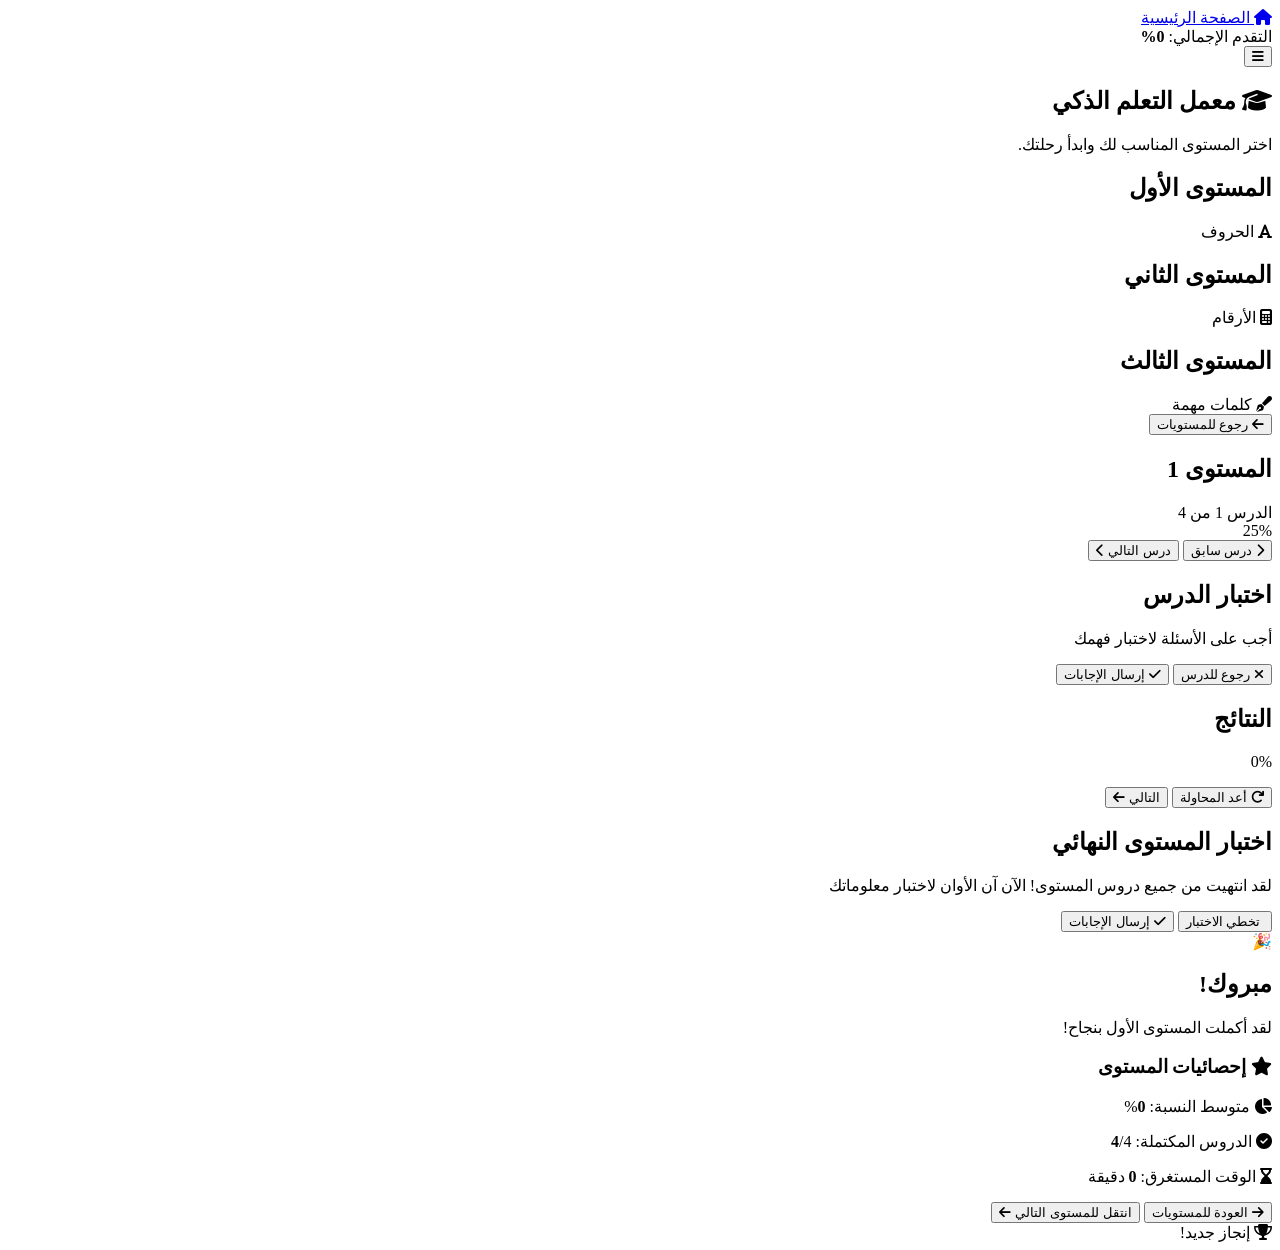
==== learning-lab.html @ f3035704 "Add files via upload" ====
<!DOCTYPE html>
<html lang="ar" dir="rtl">
<head>
    <meta charset="UTF-8">
    <meta name="viewport" content="width=device-width, initial-scale=1.0">
    <meta name="description" content="معمل التعلم الذكي - منصة تعليمية تفاعلية">
    <meta name="theme-color" content="#6366F1">
    <title>معمل التعلم - Learning Lab</title>
    
    <!-- Stylesheets -->
    <link rel="stylesheet" href="https://cdnjs.cloudflare.com/ajax/libs/font-awesome/6.4.0/css/all.min.css">
    <link rel="stylesheet" href="learning-lab-style.css">
</head>
<body class="learning-body">
    <!-- Header/Navbar -->
    <header class="navbar">
        <div class="navbar-container">
            <a href="index.html" class="navbar-brand">
                <i class="fas fa-home"></i>
                <span>الصفحة الرئيسية</span>
            </a>
            
            <div class="progress-overview">
                <span class="progress-label" id="overall-progress-text">
                    التقدم الإجمالي: <strong>0%</strong>
                </span>
                <div class="mini-progress-bar">
                    <div id="mini-progress-fill" class="mini-progress-fill"></div>
                </div>
            </div>

            <button class="navbar-menu-toggle" id="menuToggle" aria-label="القائمة">
                <i class="fas fa-bars"></i>
            </button>
        </div>
    </header>

    <main class="container">
        <!-- Level Selection View (فارغة تبدأ من الصفر) -->
        <section id="level-selection" class="section active">
            <div class="section-header">
                <h1 class="section-title">
                    <i class="fas fa-graduation-cap"></i>
                    معمل التعلم الذكي
                </h1>
                <p class="section-subtitle">اختر المستوى المناسب لك وابدأ رحلتك.</p>
            </div>
            <div class="levels-grid">
                <!-- Level 1 Card -->
                <div class="level-card" data-level="1">
                    <div class="level-header">
                        <h2 class="level-title">المستوى الأول</h2>
                        <span class="level-badge">
                            <i class="fas fa-font"></i>
                            الحروف
                        </span>
                    </div>
                    <!-- محتوى المستوى فارغ -->
                </div>
                <!-- Level 2 Card -->
                <div class="level-card" data-level="2">
                    <div class="level-header">
                        <h2 class="level-title">المستوى الثاني</h2>
                        <span class="level-badge">
                            <i class="fas fa-calculator"></i>
                            الأرقام
                        </span>
                    </div>
                    <!-- محتوى المستوى فارغ -->
                </div>
                <!-- Level 3 Card -->
                <div class="level-card" data-level="3">
                    <div class="level-header">
                        <h2 class="level-title">المستوى الثالث</h2>
                        <span class="level-badge">
                            <i class="fas fa-pen-fancy"></i>
                            كلمات مهمة
                        </span>
                    </div>
                    <!-- محتوى المستوى فارغ -->
                </div>
            </div>
        </section>

        <!-- Lesson View -->
        <section id="lesson-view" class="section hidden">
            <div class="lesson-header">
                <button class="btn btn-back" onclick="backToLevels()" aria-label="رجوع">
                    <i class="fas fa-arrow-left"></i>
                    <span>رجوع للمستويات</span>
                </button>

                <div class="lesson-info">
                    <h2 id="current-level-title" class="lesson-title">المستوى 1</h2>
                    <span id="lesson-counter" class="lesson-counter">الدرس 1 من 4</span>
                </div>
            </div>

            <div class="lesson-progress">
                <div class="progress-bar-large">
                    <div id="lesson-progress-fill" class="progress-fill"></div>
                </div>
                <span id="lesson-progress-text" class="progress-text">25%</span>
            </div>

            <!-- Content Area -->
            <div id="content-area" class="content-box">
                <div id="lesson-content" class="lesson-content" role="main"></div>
            </div>

            <!-- Lesson Navigation -->
            <div class="lesson-nav">
                <button id="prev-btn" class="btn btn-secondary" onclick="previousLesson()" aria-label="درس سابق">
                    <i class="fas fa-chevron-right"></i>
                    <span>درس سابق</span>
                </button>
                <button id="next-btn" class="btn btn-primary" onclick="nextLesson()" aria-label="درس التالي">
                    <span>درس التالي</span>
                    <i class="fas fa-chevron-left"></i>
                </button>
            </div>
        </section>

        <!-- Quiz View -->
        <section id="quiz-view" class="section hidden">
            <div class="quiz-header">
                <h2 id="quiz-title" class="quiz-title">اختبار الدرس</h2>
                <p id="quiz-subtitle" class="quiz-subtitle">أجب على الأسئلة لاختبار فهمك</p>
            </div>

            <div id="quiz-questions" class="quiz-container" role="form"></div>

            <div class="quiz-actions">
                <button class="btn btn-secondary" onclick="returnToLesson()">
                    <i class="fas fa-times"></i>
                    <span>رجوع للدرس</span>
                </button>
                <button class="btn btn-primary" onclick="submitQuiz()">
                    <i class="fas fa-check"></i>
                    <span>إرسال الإجابات</span>
                </button>
            </div>
        </section>

        <!-- Results View -->
        <section id="results-view" class="section hidden">
            <div class="results-container">
                <div class="results-header">
                    <h2 id="results-title" class="results-title">النتائج</h2>
                    <div id="score-circle" class="score-circle">
                        <span class="score-percentage" id="score-percentage">0%</span>
                    </div>
                </div>

                <div class="results-content">
                    <p id="results-message" class="results-message"></p>
                    <div id="results-details" class="results-details" role="complementary"></div>
                </div>

                <div class="results-actions">
                    <button class="btn btn-secondary" onclick="retakeQuiz()">
                        <i class="fas fa-redo"></i>
                        <span>أعد المحاولة</span>
                    </button>
                    <button id="next-lesson-btn" class="btn btn-primary" onclick="proceedToNextLessonOrLevel()">
                        <span>التالي</span>
                        <i class="fas fa-arrow-left"></i>
                    </button>
                </div>
            </div>
        </section>

        <!-- Level Quiz View -->
        <section id="level-quiz-view" class="section hidden">
            <div class="quiz-header">
                <h2 id="level-quiz-title" class="quiz-title">اختبار المستوى النهائي</h2>
                <p id="level-quiz-subtitle" class="quiz-subtitle">
                    لقد انتهيت من جميع دروس المستوى! الآن آن الأوان لاختبار معلوماتك
                </p>
            </div>

            <div id="level-quiz-questions" class="quiz-container" role="form"></div>

            <div class="quiz-actions">
                <button class="btn btn-secondary" onclick="skipLevelQuiz()">
                    <i class="fas fa-skip-forward"></i>
                    <span>تخطي الاختبار</span>
                </button>
                <button class="btn btn-primary" onclick="submitLevelQuiz()">
                    <i class="fas fa-check"></i>
                    <span>إرسال الإجابات</span>
                </button>
            </div>
        </section>

        <!-- Level Complete View -->
        <section id="level-complete-view" class="section hidden">
            <div class="complete-container">
                <div class="celebration">
                    <div class="celebration-emoji">🎉</div>
                    <h1 class="celebration-title">مبروك!</h1>
                    <p id="level-complete-message" class="celebration-message">
                        لقد أكملت المستوى الأول بنجاح!
                    </p>
                </div>

                <div class="achievement">
                    <div class="achievement-box">
                        <h3 class="achievement-title">
                            <i class="fas fa-star"></i>
                            إحصائيات المستوى
                        </h3>
                        <div class="achievement-stats">
                            <p>
                                <i class="fas fa-chart-pie"></i>
                                <span>متوسط النسبة: <strong id="level-avg-score">0</strong>%</span>
                            </p>
                            <p>
                                <i class="fas fa-check-circle"></i>
                                <span>الدروس المكتملة: <strong id="level-lessons-completed">4</strong>/4</span>
                            </p>
                            <p>
                                <i class="fas fa-hourglass-end"></i>
                                <span>الوقت المستغرق: <strong id="level-time-spent">0</strong> دقيقة</span>
                            </p>
                        </div>
                    </div>
                </div>

                <div class="completion-actions">
                    <button class="btn btn-secondary" onclick="backToLevels()">
                        <i class="fas fa-arrow-right"></i>
                        <span>العودة للمستويات</span>
                    </button>
                    <button id="unlock-next-level" class="btn btn-primary" onclick="unlockNextLevel()">
                        <span>انتقل للمستوى التالي</span>
                        <i class="fas fa-arrow-left"></i>
                    </button>
                </div>
            </div>
        </section>
    </main>

    <!-- Achievement Toast Notification -->
    <div id="achievement-toast" class="achievement-toast hidden" role="alert" aria-live="polite">
        <i class="fas fa-trophy"></i>
        <span id="toast-message">إنجاز جديد!</span>
    </div>

    <!-- Scripts -->
    <script src="learning-lab-script.js"></script>
    
    <!-- Floating Chat Widget -->
    <link rel="stylesheet" href="../chat-widget-style.css">
    <script src="../chat-widget-script.js"></script>
</body>
</html>
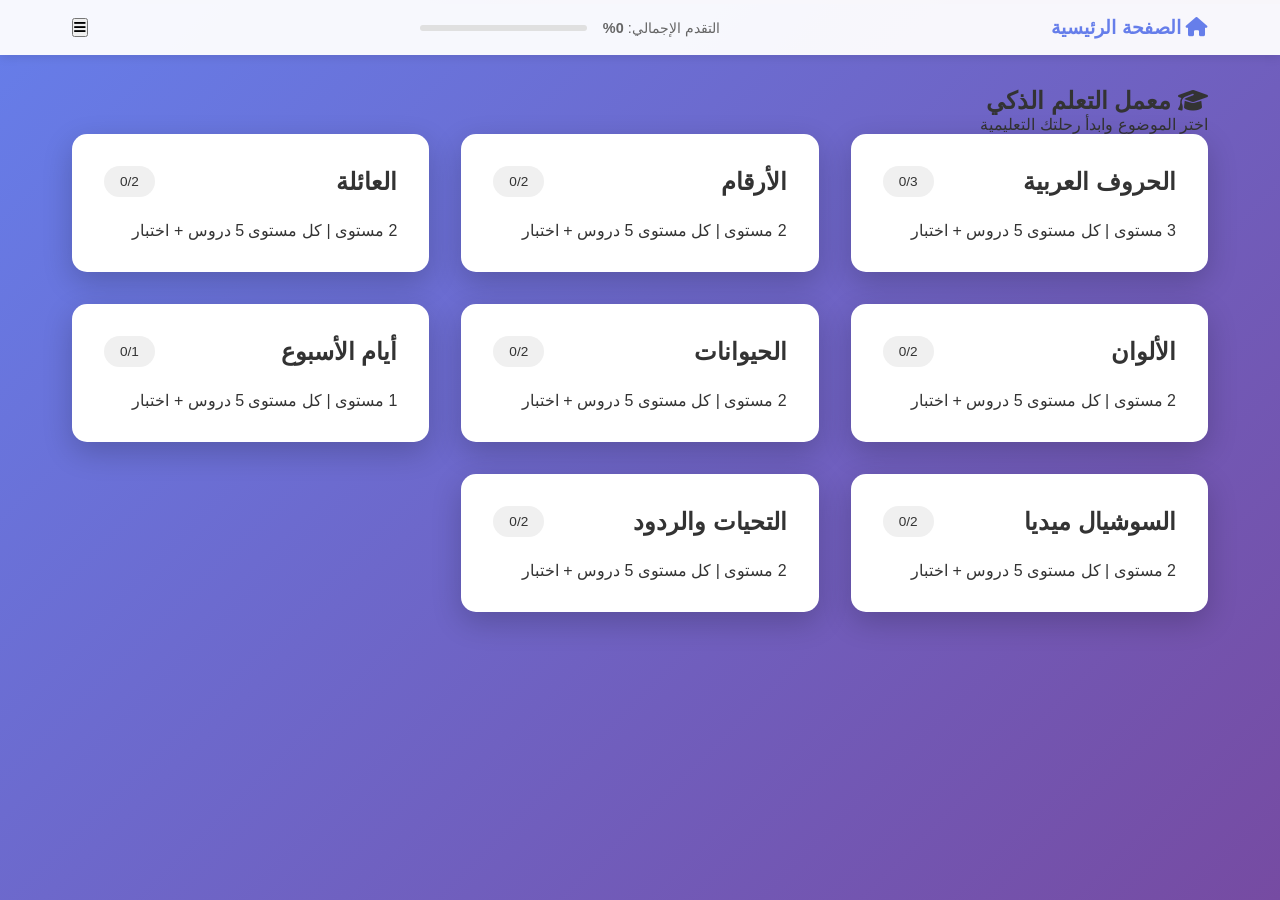
==== commit 6f298688: "Add files via upload" ====
--- a/learning-lab.html
+++ b/learning-lab.html
@@ -36,205 +36,165 @@
     </header>
 
     <main class="container">
-        <!-- Level Selection View (فارغة تبدأ من الصفر) -->
-        <section id="level-selection" class="section active">
+        <!-- Topics Selection View -->
+        <section id="topics-view" class="section active">
             <div class="section-header">
                 <h1 class="section-title">
                     <i class="fas fa-graduation-cap"></i>
                     معمل التعلم الذكي
                 </h1>
-                <p class="section-subtitle">اختر المستوى المناسب لك وابدأ رحلتك.</p>
-            </div>
-            <div class="levels-grid">
-                <!-- Level 1 Card -->
-                <div class="level-card" data-level="1">
-                    <div class="level-header">
-                        <h2 class="level-title">المستوى الأول</h2>
-                        <span class="level-badge">
-                            <i class="fas fa-font"></i>
-                            الحروف
-                        </span>
-                    </div>
-                    <!-- محتوى المستوى فارغ -->
-                </div>
-                <!-- Level 2 Card -->
-                <div class="level-card" data-level="2">
-                    <div class="level-header">
-                        <h2 class="level-title">المستوى الثاني</h2>
-                        <span class="level-badge">
-                            <i class="fas fa-calculator"></i>
-                            الأرقام
-                        </span>
-                    </div>
-                    <!-- محتوى المستوى فارغ -->
-                </div>
-                <!-- Level 3 Card -->
-                <div class="level-card" data-level="3">
-                    <div class="level-header">
-                        <h2 class="level-title">المستوى الثالث</h2>
-                        <span class="level-badge">
-                            <i class="fas fa-pen-fancy"></i>
-                            كلمات مهمة
-                        </span>
-                    </div>
-                    <!-- محتوى المستوى فارغ -->
-                </div>
-            </div>
-        </section>
-
-        <!-- Lesson View -->
-        <section id="lesson-view" class="section hidden">
+                <p class="section-subtitle">اختر الموضوع وابدأ رحلتك التعليمية</p>
+            </div>
+            <div id="topicsGrid" class="levels-grid"></div>
+        </section>
+
+        <!-- Levels View (المستويات داخل الموضوع) -->
+        <section id="levels-view" class="section hidden">
+            <div class="lesson-header">
+                <button class="btn btn-back" onclick="backToTopics()" aria-label="رجوع">
+                    <i class="fas fa-arrow-left"></i>
+                    <span>رجوع للمواضيع</span>
+                </button>
+                <h2 id="currentTopicName" class="lesson-title"></h2>
+            </div>
+            <div id="levelsContainer" class="levels-grid"></div>
+        </section>
+
+        <!-- Lessons View (الدروس داخل المستوى) -->
+        <section id="lessons-view" class="section hidden">
             <div class="lesson-header">
                 <button class="btn btn-back" onclick="backToLevels()" aria-label="رجوع">
                     <i class="fas fa-arrow-left"></i>
                     <span>رجوع للمستويات</span>
                 </button>
-
-                <div class="lesson-info">
-                    <h2 id="current-level-title" class="lesson-title">المستوى 1</h2>
-                    <span id="lesson-counter" class="lesson-counter">الدرس 1 من 4</span>
+                <div>
+                    <h2 id="levelInfoTitle" class="lesson-title"></h2>
+                    <span id="levelNumberDisplay" class="lesson-counter"></span>
                 </div>
             </div>
 
             <div class="lesson-progress">
                 <div class="progress-bar-large">
-                    <div id="lesson-progress-fill" class="progress-fill"></div>
-                </div>
-                <span id="lesson-progress-text" class="progress-text">25%</span>
-            </div>
-
-            <!-- Content Area -->
+                    <div id="lessons-progress-fill" class="progress-fill"></div>
+                </div>
+                <span id="lessons-progress-text" class="progress-text">0%</span>
+            </div>
+
+            <div id="lessonsList" class="lessons-list"></div>
+
+            <div class="quiz-actions">
+                <button id="takeLevelQuizBtn" class="btn btn-primary" onclick="startLevelQuiz()">
+                    <i class="fas fa-clipboard-list"></i>
+                    <span>اختبار المستوى (بعد إتمام الدروس)</span>
+                </button>
+            </div>
+        </section>
+
+        <!-- Lesson Display View (عرض الدرس والفيديو) -->
+        <section id="lesson-display-view" class="section hidden">
+            <div class="lesson-header">
+                <button class="btn btn-back" onclick="backToLessonsList()" aria-label="رجوع">
+                    <i class="fas fa-arrow-left"></i>
+                    <span>رجوع للدروس</span>
+                </button>
+                <h3 id="lessonTitleDisplay" class="lesson-title"></h3>
+            </div>
+
+            <div class="lesson-progress">
+                <div class="progress-bar-large">
+                    <div id="single-lesson-progress" class="progress-fill"></div>
+                </div>
+                <span id="single-lesson-counter" class="progress-text">درس فارغ</span>
+            </div>
+
             <div id="content-area" class="content-box">
-                <div id="lesson-content" class="lesson-content" role="main"></div>
-            </div>
-
-            <!-- Lesson Navigation -->
+                <div id="lessonVideoPlaceholder" class="video-placeholder">
+                    <i class="fas fa-video"></i>
+                    <h3>📹 مكان الفيديو</h3>
+                    <p>هنا سيتم عرض فيديو الدرس</p>
+                    <p style="margin-top: 10px; font-size:0.9rem;">✏️ الدرس فارغ حاليًا – جاهز لإضافة المحتوى</p>
+                </div>
+            </div>
+
             <div class="lesson-nav">
-                <button id="prev-btn" class="btn btn-secondary" onclick="previousLesson()" aria-label="درس سابق">
+                <button id="prevLessonBtn" class="btn btn-secondary" onclick="navigateLesson(-1)" aria-label="درس سابق">
                     <i class="fas fa-chevron-right"></i>
-                    <span>درس سابق</span>
-                </button>
-                <button id="next-btn" class="btn btn-primary" onclick="nextLesson()" aria-label="درس التالي">
-                    <span>درس التالي</span>
+                    <span>الدرس السابق</span>
+                </button>
+                <button id="markCompleteBtn" class="btn btn-primary" onclick="markCurrentLessonComplete()" style="background: #10b981;">
+                    <i class="fas fa-check"></i>
+                    <span>✔️ إنهاء الدرس</span>
+                </button>
+                <button id="nextLessonBtn" class="btn btn-primary" onclick="navigateLesson(1)" aria-label="درس التالي">
+                    <span>الدرس التالي</span>
                     <i class="fas fa-chevron-left"></i>
                 </button>
-            </div>
-        </section>
-
-        <!-- Quiz View -->
-        <section id="quiz-view" class="section hidden">
-            <div class="quiz-header">
-                <h2 id="quiz-title" class="quiz-title">اختبار الدرس</h2>
-                <p id="quiz-subtitle" class="quiz-subtitle">أجب على الأسئلة لاختبار فهمك</p>
-            </div>
-
-            <div id="quiz-questions" class="quiz-container" role="form"></div>
-
-            <div class="quiz-actions">
-                <button class="btn btn-secondary" onclick="returnToLesson()">
-                    <i class="fas fa-times"></i>
-                    <span>رجوع للدرس</span>
-                </button>
-                <button class="btn btn-primary" onclick="submitQuiz()">
-                    <i class="fas fa-check"></i>
-                    <span>إرسال الإجابات</span>
-                </button>
-            </div>
-        </section>
-
-        <!-- Results View -->
-        <section id="results-view" class="section hidden">
-            <div class="results-container">
-                <div class="results-header">
-                    <h2 id="results-title" class="results-title">النتائج</h2>
-                    <div id="score-circle" class="score-circle">
-                        <span class="score-percentage" id="score-percentage">0%</span>
-                    </div>
-                </div>
-
-                <div class="results-content">
-                    <p id="results-message" class="results-message"></p>
-                    <div id="results-details" class="results-details" role="complementary"></div>
-                </div>
-
-                <div class="results-actions">
-                    <button class="btn btn-secondary" onclick="retakeQuiz()">
-                        <i class="fas fa-redo"></i>
-                        <span>أعد المحاولة</span>
-                    </button>
-                    <button id="next-lesson-btn" class="btn btn-primary" onclick="proceedToNextLessonOrLevel()">
-                        <span>التالي</span>
-                        <i class="fas fa-arrow-left"></i>
-                    </button>
-                </div>
             </div>
         </section>
 
         <!-- Level Quiz View -->
         <section id="level-quiz-view" class="section hidden">
             <div class="quiz-header">
-                <h2 id="level-quiz-title" class="quiz-title">اختبار المستوى النهائي</h2>
-                <p id="level-quiz-subtitle" class="quiz-subtitle">
-                    لقد انتهيت من جميع دروس المستوى! الآن آن الأوان لاختبار معلوماتك
-                </p>
-            </div>
-
-            <div id="level-quiz-questions" class="quiz-container" role="form"></div>
+                <h2 id="quizLevelNum" class="quiz-title">اختبار المستوى</h2>
+                <p class="quiz-subtitle">أجب على الأسئلة لاختبار فهمك</p>
+            </div>
+
+            <div id="levelQuizQuestions" class="quiz-container" role="form"></div>
 
             <div class="quiz-actions">
-                <button class="btn btn-secondary" onclick="skipLevelQuiz()">
-                    <i class="fas fa-skip-forward"></i>
-                    <span>تخطي الاختبار</span>
-                </button>
-                <button class="btn btn-primary" onclick="submitLevelQuiz()">
+                <button class="btn btn-secondary" onclick="cancelQuiz()">
+                    <i class="fas fa-times"></i>
+                    <span>إلغاء</span>
+                </button>
+                <button class="btn btn-primary" onclick="submitLevelQuizFinal()">
                     <i class="fas fa-check"></i>
                     <span>إرسال الإجابات</span>
                 </button>
             </div>
         </section>
 
-        <!-- Level Complete View -->
-        <section id="level-complete-view" class="section hidden">
+        <!-- Quiz Results View -->
+        <section id="quiz-result-view" class="section hidden">
+            <div class="results-container">
+                <div class="results-header">
+                    <h2 id="result-title" class="results-title">نتيجة الاختبار</h2>
+                    <div class="score-circle">
+                        <span id="resultScorePercent" class="score-percentage">0%</span>
+                    </div>
+                </div>
+
+                <div class="results-content">
+                    <p id="resultMessage" class="results-message"></p>
+                </div>
+
+                <div class="results-actions">
+                    <button class="btn btn-secondary" onclick="retryLevelQuiz()">
+                        <i class="fas fa-redo"></i>
+                        <span>إعادة المحاولة</span>
+                    </button>
+                    <button id="continueAfterQuizBtn" class="btn btn-primary" onclick="afterQuizSuccess()">
+                        <span>المتابعة</span>
+                        <i class="fas fa-arrow-left"></i>
+                    </button>
+                </div>
+            </div>
+        </section>
+
+        <!-- Topic Complete View -->
+        <section id="topic-complete-view" class="section hidden">
             <div class="complete-container">
                 <div class="celebration">
-                    <div class="celebration-emoji">🎉</div>
-                    <h1 class="celebration-title">مبروك!</h1>
-                    <p id="level-complete-message" class="celebration-message">
-                        لقد أكملت المستوى الأول بنجاح!
+                    <div class="celebration-emoji">🏆🎉</div>
+                    <h1 class="celebration-title">تهانينا!</h1>
+                    <p id="topicCompleteMsg" class="celebration-message">
+                        لقد أكملت جميع مستويات الموضوع بنجاح!
                     </p>
                 </div>
 
-                <div class="achievement">
-                    <div class="achievement-box">
-                        <h3 class="achievement-title">
-                            <i class="fas fa-star"></i>
-                            إحصائيات المستوى
-                        </h3>
-                        <div class="achievement-stats">
-                            <p>
-                                <i class="fas fa-chart-pie"></i>
-                                <span>متوسط النسبة: <strong id="level-avg-score">0</strong>%</span>
-                            </p>
-                            <p>
-                                <i class="fas fa-check-circle"></i>
-                                <span>الدروس المكتملة: <strong id="level-lessons-completed">4</strong>/4</span>
-                            </p>
-                            <p>
-                                <i class="fas fa-hourglass-end"></i>
-                                <span>الوقت المستغرق: <strong id="level-time-spent">0</strong> دقيقة</span>
-                            </p>
-                        </div>
-                    </div>
-                </div>
-
                 <div class="completion-actions">
-                    <button class="btn btn-secondary" onclick="backToLevels()">
+                    <button class="btn btn-primary" onclick="backToTopics()">
                         <i class="fas fa-arrow-right"></i>
-                        <span>العودة للمستويات</span>
-                    </button>
-                    <button id="unlock-next-level" class="btn btn-primary" onclick="unlockNextLevel()">
-                        <span>انتقل للمستوى التالي</span>
-                        <i class="fas fa-arrow-left"></i>
+                        <span>العودة إلى المواضيع</span>
                     </button>
                 </div>
             </div>
@@ -248,10 +208,349 @@
     </div>
 
     <!-- Scripts -->
-    <script src="learning-lab-script.js"></script>
-    
-    <!-- Floating Chat Widget -->
-    <link rel="stylesheet" href="../chat-widget-style.css">
-    <script src="../chat-widget-script.js"></script>
+    <script>
+        // تعريف المواضيع (8 مواضيع)
+        const TOPICS = [
+            { id: 0, name: "الحروف العربية", icon: "fa-book-open", levels: [
+                { levelNum: 1, lessons: Array(5).fill().map((_,i) => ({ id: i, title: `حرف ${String.fromCharCode(1575+i)} - الدرس ${i+1}`, completed: false })) },
+                { levelNum: 2, lessons: Array(5).fill().map((_,i) => ({ id: i, title: `حروف متقدمة ${i+1}`, completed: false })) },
+                { levelNum: 3, lessons: Array(5).fill().map((_,i) => ({ id: i, title: `مراجعة الحروف ${i+1}`, completed: false })) }
+            ] },
+            { id: 1, name: "الأرقام", icon: "fa-calculator", levels: [
+                { levelNum: 1, lessons: Array(5).fill().map((_,i) => ({ id: i, title: `أرقام 1-5 - درس ${i+1}`, completed: false })) },
+                { levelNum: 2, lessons: Array(5).fill().map((_,i) => ({ id: i, title: `أرقام 6-10 - درس ${i+1}`, completed: false })) }
+            ] },
+            { id: 2, name: "العائلة", icon: "fa-users", levels: [
+                { levelNum: 1, lessons: Array(5).fill().map((_,i) => ({ id: i, title: `أفراد العائلة - جزء ${i+1}`, completed: false })) },
+                { levelNum: 2, lessons: Array(5).fill().map((_,i) => ({ id: i, title: `القرابة والأنساب - درس ${i+1}`, completed: false })) }
+            ] },
+            { id: 3, name: "الألوان", icon: "fa-palette", levels: [
+                { levelNum: 1, lessons: Array(5).fill().map((_,i) => ({ id: i, title: `الألوان الأساسية - درس ${i+1}`, completed: false })) },
+                { levelNum: 2, lessons: Array(5).fill().map((_,i) => ({ id: i, title: `تدرجات وألوان - درس ${i+1}`, completed: false })) }
+            ] },
+            { id: 4, name: "الحيوانات", icon: "fa-paw", levels: [
+                { levelNum: 1, lessons: Array(5).fill().map((_,i) => ({ id: i, title: `حيوانات أليفة - درس ${i+1}`, completed: false })) },
+                { levelNum: 2, lessons: Array(5).fill().map((_,i) => ({ id: i, title: `حيوانات برية - درس ${i+1}`, completed: false })) }
+            ] },
+            { id: 5, name: "أيام الأسبوع", icon: "fa-calendar-week", levels: [
+                { levelNum: 1, lessons: Array(5).fill().map((_,i) => ({ id: i, title: `أيام الأسبوع - درس ${i+1}`, completed: false })) }
+            ] },
+            { id: 6, name: "السوشيال ميديا", icon: "fa-hashtag", levels: [
+                { levelNum: 1, lessons: Array(5).fill().map((_,i) => ({ id: i, title: `منصات التواصل - درس ${i+1}`, completed: false })) },
+                { levelNum: 2, lessons: Array(5).fill().map((_,i) => ({ id: i, title: `مصطلحات ومفاهيم - درس ${i+1}`, completed: false })) }
+            ] },
+            { id: 7, name: "التحيات والردود", icon: "fa-hand-peace", levels: [
+                { levelNum: 1, lessons: Array(5).fill().map((_,i) => ({ id: i, title: `تحيات أساسية - درس ${i+1}`, completed: false })) },
+                { levelNum: 2, lessons: Array(5).fill().map((_,i) => ({ id: i, title: `ردود المجاملات - درس ${i+1}`, completed: false })) }
+            ] }
+        ];
+
+        function generateQuizForLevel(topicName, levelNum) {
+            return [
+                { text: `سؤال 1 عن ${topicName} - المستوى ${levelNum}`, options: ["أ", "ب", "ج", "د"], correct: 0 },
+                { text: `سؤال 2 عن ${topicName}`, options: ["خيار 1", "خيار 2", "خيار 3", "خيار 4"], correct: 1 },
+                { text: `سؤال 3 عن ${topicName}`, options: ["أول", "ثاني", "ثالث", "رابع"], correct: 2 }
+            ];
+        }
+
+        let progress = JSON.parse(localStorage.getItem("multiLevelProgress")) || { topics: {} };
+
+        function initProgressForTopic(topicId) {
+            if(!progress.topics[topicId]) {
+                progress.topics[topicId] = { levelsUnlocked: [1], completedLevels: [], lessonsCompletion: {} };
+            }
+        }
+
+        function saveProgress() { localStorage.setItem("multiLevelProgress", JSON.stringify(progress)); }
+
+        let currentTopicId = null;
+        let currentLevelIndex = null;
+        let currentLessonIdInLevel = 0;
+        let currentQuizQuestions = [];
+
+        function getTopic(tid) { return TOPICS.find(t => t.id === tid); }
+        function getLevel(topicId, levelIndex) { return getTopic(topicId).levels[levelIndex]; }
+
+        function renderTopics() {
+            const grid = document.getElementById("topicsGrid");
+            grid.innerHTML = "";
+            TOPICS.forEach(topic => {
+                initProgressForTopic(topic.id);
+                const completedLevelsCount = progress.topics[topic.id].completedLevels.length;
+                const totalLevels = topic.levels.length;
+                const card = document.createElement("div");
+                card.className = "level-card";
+                card.innerHTML = `
+                    <div class="level-header">
+                        <h2 class="level-title"><i class="${topic.icon}"></i> ${topic.name}</h2>
+                        <span class="level-badge">${completedLevelsCount}/${totalLevels}</span>
+                    </div>
+                    <p>${totalLevels} مستوى | كل مستوى 5 دروس + اختبار</p>
+                `;
+                card.onclick = () => openTopicLevels(topic.id);
+                grid.appendChild(card);
+            });
+            updateOverallProgressBar();
+        }
+
+        function openTopicLevels(topicId) {
+            currentTopicId = topicId;
+            initProgressForTopic(topicId);
+            const topic = getTopic(topicId);
+            document.getElementById("currentTopicName").innerHTML = `<i class="${topic.icon}"></i> ${topic.name}`;
+            const levelsContainer = document.getElementById("levelsContainer");
+            levelsContainer.innerHTML = "";
+            const unlockedLevels = progress.topics[topicId].levelsUnlocked;
+            topic.levels.forEach((lvl, idx) => {
+                const isUnlocked = unlockedLevels.includes(lvl.levelNum);
+                const isCompleted = progress.topics[topicId].completedLevels.includes(lvl.levelNum);
+                const card = document.createElement("div");
+                card.className = "level-card";
+                card.style.opacity = isUnlocked ? "1" : "0.6";
+                card.style.cursor = isUnlocked ? "pointer" : "not-allowed";
+                card.innerHTML = `
+                    <div class="level-header">
+                        <h3 class="level-title">المستوى ${lvl.levelNum}</h3>
+                        <span class="level-badge">${isCompleted ? "✔️" : `${countCompletedLessonsInLevel(topicId, idx)}/5`}</span>
+                    </div>
+                    <p>📘 5 دروس | 📝 اختبار</p>
+                `;
+                if(isUnlocked) {
+                    card.onclick = () => openLevelLessons(topicId, idx);
+                }
+                levelsContainer.appendChild(card);
+            });
+            document.getElementById("topics-view").classList.add("hidden");
+            document.getElementById("levels-view").classList.remove("hidden");
+        }
+
+        function countCompletedLessonsInLevel(topicId, levelIndex) {
+            const level = getLevel(topicId, levelIndex);
+            let count = 0;
+            for(let i=0; i<level.lessons.length; i++) {
+                if(progress.topics[topicId]?.lessonsCompletion[`${levelIndex}_${i}`]) count++;
+            }
+            return count;
+        }
+
+        function openLevelLessons(topicId, levelIndex) {
+            currentTopicId = topicId;
+            currentLevelIndex = levelIndex;
+            const level = getLevel(topicId, levelIndex);
+            document.getElementById("levelInfoTitle").innerHTML = getTopic(topicId).name;
+            document.getElementById("levelNumberDisplay").innerHTML = `المستوى ${level.levelNum}`;
+            const container = document.getElementById("lessonsList");
+            container.innerHTML = "";
+            for(let i=0; i<level.lessons.length; i++) {
+                const lesson = level.lessons[i];
+                const isCompleted = progress.topics[topicId].lessonsCompletion[`${levelIndex}_${i}`] || false;
+                const li = document.createElement("div");
+                li.className = "lesson-item";
+                li.innerHTML = `
+                    <span><i class="fas fa-play-circle"></i> ${lesson.title}</span>
+                    <span class="lesson-status ${isCompleted ? 'completed' : ''}">
+                        ${isCompleted ? '<i class="fas fa-check-circle"></i>' : '<i class="far fa-circle"></i>'}
+                    </span>
+                `;
+                li.style.cursor = "pointer";
+                li.onclick = () => openLesson(topicId, levelIndex, i);
+                container.appendChild(li);
+            }
+            const allCompleted = level.lessons.every((_, idx) => progress.topics[topicId].lessonsCompletion[`${levelIndex}_${idx}`]);
+            const quizBtn = document.getElementById("takeLevelQuizBtn");
+            quizBtn.disabled = !allCompleted;
+            quizBtn.style.opacity = allCompleted ? "1" : "0.5";
+            document.getElementById("levels-view").classList.add("hidden");
+            document.getElementById("lessons-view").classList.remove("hidden");
+            updateLessonsProgress(topicId, levelIndex);
+        }
+
+        function updateLessonsProgress(topicId, levelIndex) {
+            const level = getLevel(topicId, levelIndex);
+            const completed = countCompletedLessonsInLevel(topicId, levelIndex);
+            const percent = Math.floor((completed/level.lessons.length)*100);
+            document.getElementById("lessons-progress-fill").style.width = `${percent}%`;
+            document.getElementById("lessons-progress-text").textContent = `${percent}%`;
+        }
+
+        function openLesson(topicId, levelIndex, lessonId) {
+            currentLessonIdInLevel = lessonId;
+            const level = getLevel(topicId, levelIndex);
+            const lesson = level.lessons[lessonId];
+            document.getElementById("lessonTitleDisplay").innerHTML = `${lesson.title}`;
+            const container = document.getElementById("lessonVideoPlaceholder");
+            container.innerHTML = `
+                <i class="fas fa-video"></i>
+                <h3>📹 فيديو الدرس: ${lesson.title}</h3>
+                <p style="margin-top: 1rem;">🚀 هذا الدرس فارغ حاليًا، سيتم إضافة الفيديو قريباً</p>
+            `;
+            document.getElementById("lessons-view").classList.add("hidden");
+            document.getElementById("lesson-display-view").classList.remove("hidden");
+            document.getElementById("prevLessonBtn").disabled = (lessonId === 0);
+            document.getElementById("nextLessonBtn").disabled = (lessonId === level.lessons.length-1);
+        }
+
+        function markCurrentLessonComplete() {
+            const topicId = currentTopicId;
+            const levelIndex = currentLevelIndex;
+            const lessonId = currentLessonIdInLevel;
+            const key = `${levelIndex}_${lessonId}`;
+            if(!progress.topics[topicId].lessonsCompletion[key]) {
+                progress.topics[topicId].lessonsCompletion[key] = true;
+                saveProgress();
+                alert(`✔️ تم إكمال الدرس`);
+            }
+            backToLessonsList();
+        }
+
+        function navigateLesson(delta) {
+            const level = getLevel(currentTopicId, currentLevelIndex);
+            const newId = currentLessonIdInLevel + delta;
+            if(newId >= 0 && newId < level.lessons.length) {
+                openLesson(currentTopicId, currentLevelIndex, newId);
+            }
+        }
+
+        function backToLessonsList() {
+            document.getElementById("lesson-display-view").classList.add("hidden");
+            openLevelLessons(currentTopicId, currentLevelIndex);
+        }
+
+        function startLevelQuiz() {
+            const level = getLevel(currentTopicId, currentLevelIndex);
+            const allCompleted = level.lessons.every((_, idx) => progress.topics[currentTopicId].lessonsCompletion[`${currentLevelIndex}_${idx}`]);
+            if(!allCompleted) {
+                alert("⚠️ يجب إكمال جميع الدروس الخمسة أولاً");
+                return;
+            }
+            currentQuizQuestions = generateQuizForLevel(getTopic(currentTopicId).name, level.levelNum);
+            document.getElementById("quizLevelNum").innerHTML = `المستوى ${level.levelNum}`;
+            const container = document.getElementById("levelQuizQuestions");
+            container.innerHTML = "";
+            currentQuizQuestions.forEach((q, idx) => {
+                const div = document.createElement("div");
+                div.className = "quiz-question";
+                div.innerHTML = `<p><strong>${idx+1}. ${q.text}</strong></p>`;
+                q.options.forEach((opt, optIdx) => {
+                    div.innerHTML += `<label class="quiz-option"><input type="radio" name="q${idx}" value="${optIdx}"> ${opt}</label>`;
+                });
+                container.appendChild(div);
+            });
+            document.getElementById("lessons-view").classList.add("hidden");
+            document.getElementById("level-quiz-view").classList.remove("hidden");
+        }
+
+        function submitLevelQuizFinal() {
+            let score = 0;
+            for(let i=0; i<currentQuizQuestions.length; i++) {
+                const selected = document.querySelector(`#levelQuizQuestions input[name="q${i}"]:checked`);
+                if(selected && parseInt(selected.value) === currentQuizQuestions[i].correct) score++;
+            }
+            const percent = Math.floor((score/currentQuizQuestions.length)*100);
+            document.getElementById("resultScorePercent").innerHTML = `${percent}%`;
+            const passed = percent >= 70;
+            const msg = passed ? "🎉 نجحت! تم فتح المستوى التالي." : "📖 لم تنجح، أعد المحاولة بعد المراجعة.";
+            document.getElementById("resultMessage").innerHTML = msg;
+            if(passed) {
+                const topic = getTopic(currentTopicId);
+                const currentLevelNum = topic.levels[currentLevelIndex].levelNum;
+                if(!progress.topics[currentTopicId].completedLevels.includes(currentLevelNum)) {
+                    progress.topics[currentTopicId].completedLevels.push(currentLevelNum);
+                    const nextLevelNum = currentLevelNum + 1;
+                    const nextLevelExists = topic.levels.some(lvl => lvl.levelNum === nextLevelNum);
+                    if(nextLevelExists && !progress.topics[currentTopicId].levelsUnlocked.includes(nextLevelNum)) {
+                        progress.topics[currentTopicId].levelsUnlocked.push(nextLevelNum);
+                    }
+                    saveProgress();
+                    if(progress.topics[currentTopicId].completedLevels.length === topic.levels.length) {
+                        document.getElementById("level-quiz-view").classList.add("hidden");
+                        document.getElementById("topic-complete-view").classList.remove("hidden");
+                        document.getElementById("topicCompleteMsg").innerHTML = `لقد أتممت جميع مستويات ${topic.name} بنجاح! 🎓`;
+                        return;
+                    }
+                }
+                document.getElementById("continueAfterQuizBtn").innerHTML = "المتابعة إلى المستويات";
+            }
+            document.getElementById("level-quiz-view").classList.add("hidden");
+            document.getElementById("quiz-result-view").classList.remove("hidden");
+        }
+
+        function afterQuizSuccess() {
+            document.getElementById("quiz-result-view").classList.add("hidden");
+            backToLevels();
+        }
+
+        function retryLevelQuiz() {
+            cancelQuiz();
+            startLevelQuiz();
+        }
+
+        function cancelQuiz() {
+            document.getElementById("level-quiz-view").classList.add("hidden");
+            backToLevels();
+        }
+
+        function backToLevels() {
+            document.getElementById("lessons-view").classList.add("hidden");
+            document.getElementById("quiz-result-view").classList.add("hidden");
+            document.getElementById("level-quiz-view").classList.add("hidden");
+            openTopicLevels(currentTopicId);
+        }
+
+        function backToTopics() {
+            document.getElementById("levels-view").classList.add("hidden");
+            document.getElementById("topics-view").classList.remove("hidden");
+            renderTopics();
+        }
+
+        function updateOverallProgressBar() {
+            let totalLessons = 0;
+            let completedLessons = 0;
+            TOPICS.forEach(topic => {
+                initProgressForTopic(topic.id);
+                topic.levels.forEach((level, lIdx) => {
+                    level.lessons.forEach((_, lessonIdx) => {
+                        totalLessons++;
+                        if(progress.topics[topic.id]?.lessonsCompletion[`${lIdx}_${lessonIdx}`]) completedLessons++;
+                    });
+                });
+            });
+            const percent = totalLessons === 0 ? 0 : Math.floor((completedLessons/totalLessons)*100);
+            document.getElementById("overall-progress-text").innerHTML = `التقدم الإجمالي: <strong>${percent}%</strong>`;
+            document.getElementById("mini-progress-fill").style.width = `${percent}%`;
+        }
+
+        // CSS for lessons list
+        const style = document.createElement('style');
+        style.innerHTML = `
+            .lessons-list {
+                display: flex;
+                flex-direction: column;
+                gap: 12px;
+                margin-bottom: 20px;
+            }
+            .lesson-item {
+                background: #f8fafc;
+                border-radius: 1rem;
+                padding: 0.8rem 1.2rem;
+                display: flex;
+                justify-content: space-between;
+                align-items: center;
+                border: 1px solid #e2e8f0;
+                cursor: pointer;
+                transition: all 0.2s;
+            }
+            .lesson-item:hover {
+                background: #eef2ff;
+                border-color: #818cf8;
+            }
+            .lesson-status { font-size: 1.2rem; }
+            .lesson-status.completed { color: #10b981; }
+        `;
+        document.head.appendChild(style);
+
+        // Initialize
+        renderTopics();
+    </script>
 </body>
 </html>
--- a/learning-lab-style.css
+++ b/learning-lab-style.css
@@ -0,0 +1,754 @@
+* {
+    margin: 0;
+    padding: 0;
+    box-sizing: border-box;
+}
+
+body {
+    font-family: 'Segoe UI', Tahoma, Geneva, Verdana, sans-serif;
+    background: linear-gradient(135deg, #667eea 0%, #764ba2 100%);
+    min-height: 100vh;
+    color: #333;
+    overflow-x: hidden;
+}
+
+/* Navbar */
+.navbar {
+    background: rgba(255, 255, 255, 0.95);
+    padding: 1rem 0;
+    box-shadow: 0 2px 10px rgba(0, 0, 0, 0.1);
+    position: sticky;
+    top: 0;
+    z-index: 100;
+}
+
+.navbar-container {
+    max-width: 1200px;
+    margin: 0 auto;
+    padding: 0 2rem;
+    display: flex;
+    justify-content: space-between;
+    align-items: center;
+    gap: 2rem;
+}
+
+.navbar-brand {
+    font-size: 1.2rem;
+    font-weight: bold;
+    color: #667eea;
+    text-decoration: none;
+    transition: color 0.3s;
+}
+
+.navbar-brand:hover {
+    color: #764ba2;
+}
+
+.progress-overview {
+    display: flex;
+    align-items: center;
+    gap: 1rem;
+    min-width: 300px;
+}
+
+.progress-overview span {
+    font-size: 0.9rem;
+    color: #666;
+    white-space: nowrap;
+}
+
+.mini-progress-bar {
+    flex: 1;
+    height: 6px;
+    background: #e0e0e0;
+    border-radius: 3px;
+    overflow: hidden;
+}
+
+.mini-progress-fill {
+    height: 100%;
+    background: linear-gradient(90deg, #667eea, #764ba2);
+    width: 0%;
+    transition: width 0.3s ease;
+}
+
+/* Container */
+.container {
+    max-width: 1200px;
+    margin: 2rem auto;
+    padding: 0 2rem;
+}
+
+.section {
+    animation: fadeIn 0.5s ease;
+}
+
+.section.hidden {
+    display: none;
+}
+
+@keyframes fadeIn {
+    from {
+        opacity: 0;
+        transform: translateY(20px);
+    }
+    to {
+        opacity: 1;
+        transform: translateY(0);
+    }
+}
+
+/* Level Selection */
+#level-selection {
+    text-align: center;
+}
+
+#level-selection h1 {
+    font-size: 2.5rem;
+    color: white;
+    margin-bottom: 0.5rem;
+    text-shadow: 0 2px 10px rgba(0, 0, 0, 0.2);
+}
+
+.subtitle {
+    font-size: 1.1rem;
+    color: rgba(255, 255, 255, 0.9);
+    margin-bottom: 3rem;
+}
+
+.levels-grid {
+    display: grid;
+    grid-template-columns: repeat(auto-fit, minmax(350px, 1fr));
+    gap: 2rem;
+    margin-bottom: 2rem;
+}
+
+.level-card {
+    background: white;
+    border-radius: 15px;
+    padding: 2rem;
+    box-shadow: 0 10px 30px rgba(0, 0, 0, 0.2);
+    transition: all 0.3s ease;
+    cursor: pointer;
+    overflow: hidden;
+}
+
+.level-card:hover {
+    transform: translateY(-10px);
+    box-shadow: 0 15px 40px rgba(0, 0, 0, 0.3);
+}
+
+.level-card::before {
+    content: '';
+    position: absolute;
+    top: 0;
+    right: 0;
+    width: 100%;
+    height: 4px;
+    background: linear-gradient(90deg, #667eea, #764ba2);
+}
+
+.level-card[data-level="1"]::before {
+    background: linear-gradient(90deg, #f093fb, #f5576c);
+}
+
+.level-card[data-level="2"]::before {
+    background: linear-gradient(90deg, #4facfe, #00f2fe);
+}
+
+.level-card[data-level="3"]::before {
+    background: linear-gradient(90deg, #43e97b, #38f9d7);
+}
+
+.level-header {
+    display: flex;
+    justify-content: space-between;
+    align-items: center;
+    margin-bottom: 1.5rem;
+}
+
+.level-header h2 {
+    font-size: 1.5rem;
+    color: #333;
+}
+
+.level-badge {
+    background: #f0f0f0;
+    padding: 0.5rem 1rem;
+    border-radius: 20px;
+    font-size: 0.85rem;
+    font-weight: 500;
+}
+
+.level-content {
+    text-align: right;
+    margin-bottom: 1.5rem;
+}
+
+.level-content p {
+    margin: 0.5rem 0;
+    color: #666;
+    font-size: 0.95rem;
+}
+
+.level-progress {
+    margin: 1rem 0;
+}
+
+.progress-bar {
+    height: 8px;
+    background: #e0e0e0;
+    border-radius: 4px;
+    overflow: hidden;
+    margin-bottom: 0.5rem;
+}
+
+.progress-bar.large {
+    height: 12px;
+    margin-bottom: 1rem;
+}
+
+.progress-fill {
+    height: 100%;
+    background: linear-gradient(90deg, #667eea, #764ba2);
+    width: 0%;
+    transition: width 0.3s ease;
+}
+
+.level-card[data-level="1"] .progress-fill {
+    background: linear-gradient(90deg, #f093fb, #f5576c);
+}
+
+.level-card[data-level="2"] .progress-fill {
+    background: linear-gradient(90deg, #4facfe, #00f2fe);
+}
+
+.level-card[data-level="3"] .progress-fill {
+    background: linear-gradient(90deg, #43e97b, #38f9d7);
+}
+
+.level-progress span {
+    font-size: 0.85rem;
+    color: #999;
+}
+
+/* Buttons */
+.btn {
+    padding: 0.75rem 1.5rem;
+    border: none;
+    border-radius: 8px;
+    font-size: 1rem;
+    cursor: pointer;
+    transition: all 0.3s ease;
+    font-weight: 500;
+    display: inline-block;
+    text-align: center;
+}
+
+.btn-primary {
+    background: linear-gradient(135deg, #667eea, #764ba2);
+    color: white;
+}
+
+.btn-primary:hover {
+    transform: translateY(-2px);
+    box-shadow: 0 5px 15px rgba(102, 126, 234, 0.4);
+}
+
+.btn-secondary {
+    background: #f0f0f0;
+    color: #333;
+}
+
+.btn-secondary:hover {
+    background: #e0e0e0;
+}
+
+.btn-accent {
+    background: linear-gradient(135deg, #43e97b, #38f9d7);
+    color: white;
+}
+
+.btn-accent:hover {
+    transform: translateY(-2px);
+    box-shadow: 0 5px 15px rgba(67, 233, 123, 0.4);
+}
+
+.btn-back {
+    background: #f0f0f0;
+    color: #333;
+    padding: 0.6rem 1.2rem;
+    font-size: 0.9rem;
+}
+
+.start-btn {
+    width: 100%;
+    margin-top: 1rem;
+}
+
+/* Lesson View */
+.lesson-header {
+    background: white;
+    border-radius: 12px;
+    padding: 1.5rem;
+    display: flex;
+    align-items: center;
+    gap: 2rem;
+    margin-bottom: 2rem;
+    box-shadow: 0 2px 10px rgba(0, 0, 0, 0.1);
+}
+
+.lesson-header h2 {
+    flex: 1;
+    font-size: 1.8rem;
+    color: #333;
+}
+
+.lesson-stats {
+    background: #f0f0f0;
+    padding: 0.5rem 1rem;
+    border-radius: 8px;
+    font-size: 0.9rem;
+    color: #666;
+}
+
+.lesson-progress {
+    background: white;
+    border-radius: 12px;
+    padding: 1.5rem;
+    margin-bottom: 2rem;
+    box-shadow: 0 2px 10px rgba(0, 0, 0, 0.1);
+}
+
+.lesson-progress span {
+    display: block;
+    text-align: center;
+    margin-top: 0.5rem;
+    color: #666;
+    font-size: 0.9rem;
+}
+
+/* Content Area */
+.content-box {
+    background: white;
+    border-radius: 12px;
+    padding: 2rem;
+    margin-bottom: 2rem;
+    box-shadow: 0 2px 10px rgba(0, 0, 0, 0.1);
+    min-height: 300px;
+}
+
+.lesson-content {
+    line-height: 1.8;
+}
+
+.lesson-content h3 {
+    font-size: 1.5rem;
+    color: #333;
+    margin-bottom: 1rem;
+    margin-top: 1.5rem;
+}
+
+.lesson-content h3:first-child {
+    margin-top: 0;
+}
+
+.lesson-content p {
+    color: #666;
+    margin-bottom: 1rem;
+    font-size: 1rem;
+}
+
+.lesson-content ul, .lesson-content ol {
+    margin: 1rem 0 1rem 2rem;
+    color: #666;
+}
+
+.lesson-content li {
+    margin-bottom: 0.5rem;
+}
+
+.lesson-content strong {
+    color: #333;
+}
+
+.lesson-content em {
+    color: #667eea;
+}
+
+.content-highlight {
+    background: #f0f8ff;
+    border-right: 4px solid #667eea;
+    padding: 1rem;
+    margin: 1rem 0;
+    border-radius: 4px;
+}
+
+.video-word {
+    background: #f9f9f9;
+    padding: 1rem;
+    margin: 1.5rem 0;
+    border-radius: 8px;
+    text-align: center;
+    border: 1px solid #e0e0e0;
+}
+
+.video-word p {
+    font-size: 1.1rem;
+    font-weight: bold;
+    color: #333;
+    margin-bottom: 1rem;
+}
+
+.video-word video {
+    max-width: 100%;
+    height: auto;
+    border-radius: 8px;
+    box-shadow: 0 2px 10px rgba(0, 0, 0, 0.1);
+}
+
+/* Lesson Navigation */
+.lesson-nav {
+    display: flex;
+    gap: 1rem;
+    justify-content: center;
+    margin-bottom: 2rem;
+}
+
+.lesson-nav .btn {
+    flex: 1;
+    max-width: 300px;
+}
+
+/* Quiz View */
+.quiz-header {
+    text-align: center;
+    margin-bottom: 2rem;
+}
+
+.quiz-header h2 {
+    font-size: 2rem;
+    color: white;
+    margin-bottom: 0.5rem;
+    text-shadow: 0 2px 10px rgba(0, 0, 0, 0.2);
+}
+
+.quiz-header p {
+    color: rgba(255, 255, 255, 0.9);
+    font-size: 1.1rem;
+}
+
+.quiz-container {
+    background: white;
+    border-radius: 12px;
+    padding: 2rem;
+    margin-bottom: 2rem;
+    box-shadow: 0 2px 10px rgba(0, 0, 0, 0.1);
+}
+
+.question-item {
+    margin-bottom: 2.5rem;
+    padding-bottom: 1.5rem;
+    border-bottom: 1px solid #e0e0e0;
+}
+
+.question-item:last-child {
+    border-bottom: none;
+    margin-bottom: 0;
+    padding-bottom: 0;
+}
+
+.question-number {
+    background: #667eea;
+    color: white;
+    width: 30px;
+    height: 30px;
+    border-radius: 50%;
+    display: flex;
+    align-items: center;
+    justify-content: center;
+    margin-bottom: 0.5rem;
+    font-size: 0.9rem;
+    font-weight: bold;
+}
+
+.question-text {
+    font-size: 1.1rem;
+    color: #333;
+    margin-bottom: 1rem;
+    font-weight: 500;
+}
+
+.answer-option {
+    display: flex;
+    align-items: center;
+    margin-bottom: 0.8rem;
+    cursor: pointer;
+    padding: 0.75rem;
+    border-radius: 6px;
+    transition: background 0.2s;
+}
+
+.answer-option:hover {
+    background: #f5f5f5;
+}
+
+.answer-option input[type="radio"] {
+    margin-right: 1rem;
+    cursor: pointer;
+    width: 18px;
+    height: 18px;
+}
+
+.answer-option label {
+    cursor: pointer;
+    flex: 1;
+    color: #666;
+}
+
+.quiz-actions {
+    display: flex;
+    gap: 1rem;
+    justify-content: center;
+    margin-bottom: 2rem;
+}
+
+.quiz-actions .btn {
+    min-width: 200px;
+}
+
+/* Results View */
+.results-container {
+    background: white;
+    border-radius: 12px;
+    padding: 2rem;
+    box-shadow: 0 2px 10px rgba(0, 0, 0, 0.1);
+}
+
+.results-header {
+    text-align: center;
+    margin-bottom: 2rem;
+}
+
+.results-header h2 {
+    font-size: 1.8rem;
+    color: #333;
+    margin-bottom: 1.5rem;
+}
+
+.score-circle {
+    width: 150px;
+    height: 150px;
+    border-radius: 50%;
+    display: flex;
+    align-items: center;
+    justify-content: center;
+    margin: 0 auto 1.5rem;
+    font-size: 3rem;
+    font-weight: bold;
+    color: white;
+    background: linear-gradient(135deg, #667eea, #764ba2);
+}
+
+.score-percentage {
+    font-size: 2.5rem;
+}
+
+.results-message {
+    text-align: center;
+    font-size: 1.2rem;
+    color: #333;
+    margin-bottom: 1.5rem;
+}
+
+.results-message.excellent {
+    color: #43e97b;
+}
+
+.results-message.good {
+    color: #4facfe;
+}
+
+.results-message.fair {
+    color: #f093fb;
+}
+
+.results-message.poor {
+    color: #f5576c;
+}
+
+.results-details {
+    background: #f9f9f9;
+    border-radius: 8px;
+    padding: 1.5rem;
+    margin-bottom: 2rem;
+}
+
+.result-item {
+    display: flex;
+    justify-content: space-between;
+    margin-bottom: 1rem;
+    padding-bottom: 1rem;
+    border-bottom: 1px solid #e0e0e0;
+}
+
+.result-item:last-child {
+    border-bottom: none;
+    margin-bottom: 0;
+    padding-bottom: 0;
+}
+
+.result-label {
+    color: #666;
+}
+
+.result-value {
+    font-weight: bold;
+    color: #333;
+}
+
+.results-actions {
+    display: flex;
+    gap: 1rem;
+    justify-content: center;
+}
+
+.results-actions .btn {
+    min-width: 200px;
+}
+
+/* Level Complete View */
+.complete-container {
+    text-align: center;
+}
+
+.celebration {
+    background: white;
+    border-radius: 12px;
+    padding: 2rem;
+    margin-bottom: 2rem;
+    box-shadow: 0 2px 10px rgba(0, 0, 0, 0.1);
+}
+
+.celebration h1 {
+    font-size: 3rem;
+    color: #43e97b;
+    margin-bottom: 1rem;
+}
+
+.celebration p {
+    font-size: 1.3rem;
+    color: #333;
+}
+
+.achievement {
+    margin-bottom: 2rem;
+}
+
+.achievement-box {
+    background: white;
+    border-radius: 12px;
+    padding: 2rem;
+    box-shadow: 0 2px 10px rgba(0, 0, 0, 0.1);
+}
+
+.achievement-box h3 {
+    font-size: 1.3rem;
+    color: #333;
+    margin-bottom: 1rem;
+}
+
+.achievement-box p {
+    font-size: 1.1rem;
+    color: #666;
+    margin-bottom: 0.5rem;
+}
+
+.completion-actions {
+    display: flex;
+    gap: 1rem;
+    justify-content: center;
+}
+
+.completion-actions .btn {
+    min-width: 200px;
+}
+
+/* Achievement Toast */
+.achievement-toast {
+    position: fixed;
+    bottom: 20px;
+    right: 20px;
+    background: linear-gradient(135deg, #43e97b, #38f9d7);
+    color: white;
+    padding: 1rem 2rem;
+    border-radius: 8px;
+    box-shadow: 0 5px 15px rgba(0, 0, 0, 0.2);
+    animation: slideIn 0.3s ease;
+    z-index: 1000;
+}
+
+.achievement-toast.hidden {
+    display: none;
+}
+
+@keyframes slideIn {
+    from {
+        transform: translateY(100px);
+        opacity: 0;
+    }
+    to {
+        transform: translateY(0);
+        opacity: 1;
+    }
+}
+
+/* Responsive Design */
+@media (max-width: 768px) {
+    .navbar-container {
+        flex-direction: column;
+        gap: 1rem;
+    }
+
+    .progress-overview {
+        width: 100%;
+    }
+
+    .levels-grid {
+        grid-template-columns: 1fr;
+    }
+
+    .lesson-header {
+        flex-direction: column;
+        text-align: center;
+    }
+
+    .lesson-header h2 {
+        font-size: 1.4rem;
+    }
+
+    #level-selection h1 {
+        font-size: 2rem;
+    }
+
+    .quiz-container {
+        padding: 1.5rem;
+    }
+
+    .lesson-nav {
+        flex-direction: column;
+    }
+
+    .lesson-nav .btn {
+        max-width: 100%;
+    }
+
+    .results-actions, .completion-actions {
+        flex-direction: column;
+    }
+
+    .results-actions .btn, .completion-actions .btn {
+        width: 100%;
+        max-width: 100%;
+    }
+}
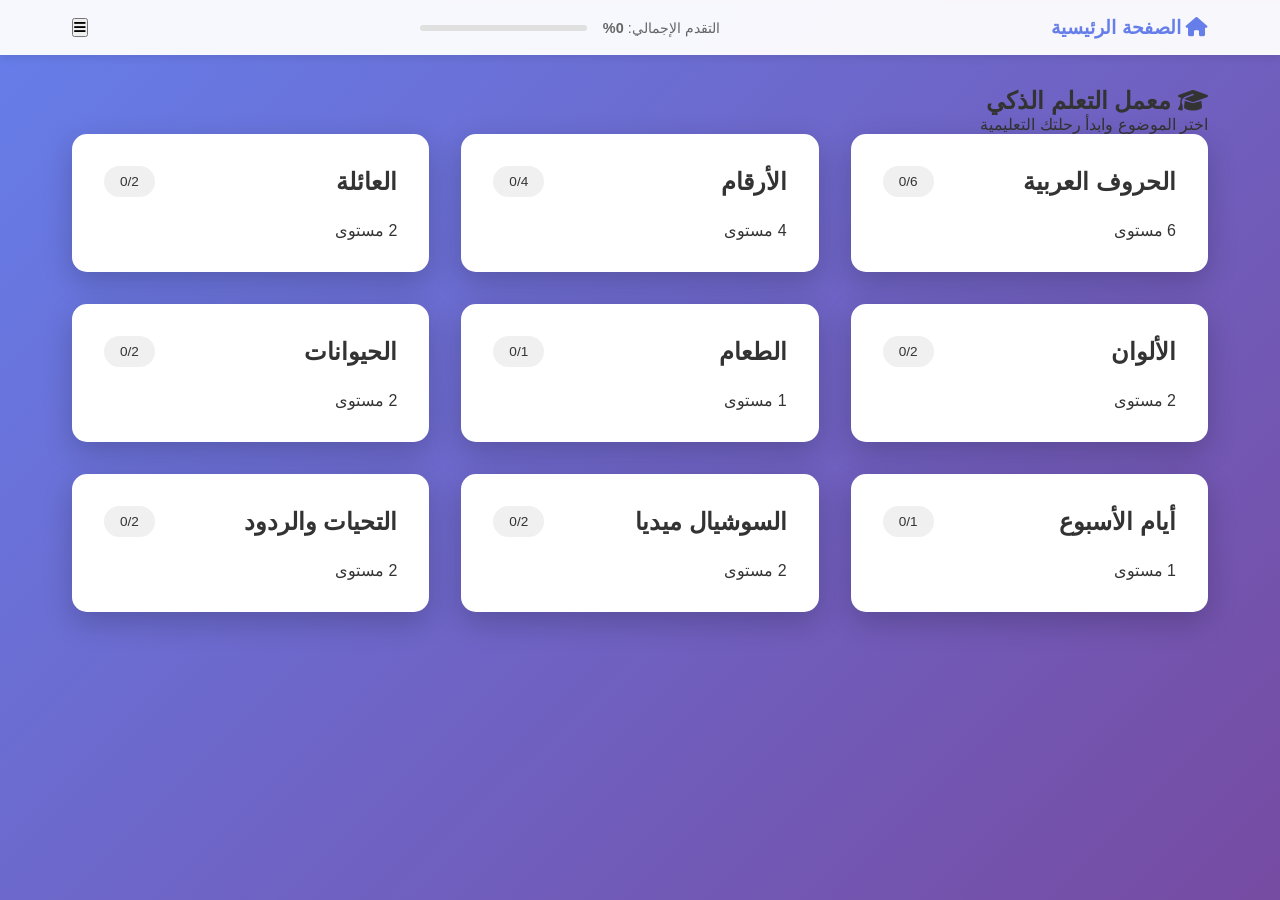
==== commit 1014eebb: "Add files via upload" ====
--- a/learning-lab.html
+++ b/learning-lab.html
@@ -85,7 +85,7 @@
             <div class="quiz-actions">
                 <button id="takeLevelQuizBtn" class="btn btn-primary" onclick="startLevelQuiz()">
                     <i class="fas fa-clipboard-list"></i>
-                    <span>اختبار المستوى (بعد إتمام الدروس)</span>
+                    <span>🏆 اختبار تحديد المستوى</span>
                 </button>
             </div>
         </section>
@@ -98,6 +98,7 @@
                     <span>رجوع للدروس</span>
                 </button>
                 <h3 id="lessonTitleDisplay" class="lesson-title"></h3>
+                
             </div>
 
             <div class="lesson-progress">
@@ -135,7 +136,7 @@
         <!-- Level Quiz View -->
         <section id="level-quiz-view" class="section hidden">
             <div class="quiz-header">
-                <h2 id="quizLevelNum" class="quiz-title">اختبار المستوى</h2>
+                <h2 id="quizLevelNum" class="quiz-title">اختبار تحديد المستوى</h2>
                 <p class="quiz-subtitle">أجب على الأسئلة لاختبار فهمك</p>
             </div>
 
@@ -209,24 +210,258 @@
 
     <!-- Scripts -->
     <script>
-        // تعريف المواضيع (8 مواضيع)
+
+        // ===== بيانات الحروف العربية =====
+        const ARABIC_LETTERS_DATA = [
+            { letter: "أ", name: "ألف",    video: "حرف الاف.mp4",          desc: "ارفعي يدكِ وافردي إصبع السبابة للأعلى (مثل رقم 1)." },
+            { letter: "ب", name: "باء",    video: "حرف الباء.mp4",          desc: "كف اليد مفتوح للأمام، والأصابع متلاصقة، مع ثني الإبهام لداخل الكف." },
+            { letter: "ت", name: "تاء",    video: "حرف التاء.mp4",          desc: "ارفعي إصبعين فقط (السبابة والوسطى) للأعلى (لتمثيل النقطتين)." },
+            { letter: "ث", name: "ثاء",    video: "حرف الثاء.mp4",          desc: "ارفعي ثلاثة أصابع (السبابة، الوسطى، والبنصر) للأعلى (لتمثيل الثلاث نقاط)." },
+            { letter: "ج", name: "جيم",    video: "حرف الجيم.mp4",          desc: "اصنعي شكل نصف دائرة بكفك، وضعي الإبهام في منتصفها من الداخل." },
+            { letter: "ح", name: "حاء",    video: "حرف الحاء.mp4",          desc: "نفس شكل الجيم (نصف دائرة) لكن الكف فارغ تماماً من الداخل." },
+            { letter: "خ", name: "خاء",    video: "حرف الخاء.mp4",          desc: "نفس شكل الجيم، وضعي الإبهام فوق ظهر الأصابع (ليمثل النقطة فوق الحرف)." },
+            { letter: "د", name: "دال",    video: "حرف الدال.mp4",          desc: "ثني الأصابع الأربعة مع الإبهام لعمل شكل \"نصف قوس\" يشبه حرف الدال." },
+            { letter: "ذ", name: "ذال",    video: "حرف الذال.mp4",          desc: "نفس شكل الدال مع رفع إصبع السبابة للأعلى قليلاً ليمثل النقطة." },
+            { letter: "ر", name: "راء",    video: "حرف الراء.mp4",          desc: "ضم الأصابع مع تقاطع السبابة والوسطى أو ميلهم للأسفل قليلاً." },
+            { letter: "ز", name: "زين",    video: "حرف الزين.mp4",          desc: "نفس شكل الراء مع رفع إصبع السبابة كأنه نقطة." },
+            { letter: "س", name: "سين",    video: "حرف السين.mp4",          desc: "كف اليد مفتوح تماماً والأصابع الأربعة مفرودة للأعلى (مثل أسنان السين)." },
+            { letter: "ش", name: "شين",    video: "حرف الشين.mp4",          desc: "نفس شكل السين لكن الأصابع متباعدة عن بعضها لتمثيل النقاط الثلاث." },
+            { letter: "ص", name: "صاد",    video: "حرف الصاد.mp4",          desc: "اقبضي يدكِ تماماً وضعي الإبهام فوق الأصابع المنطوية." },
+            { letter: "ض", name: "ضاد",    video: "حرف الضاد.mp4",          desc: "نفس قبضة الصاد مع رفع إصبع السبابة للأعلى ليمثل النقطة." },
+            { letter: "ط", name: "طاء",    video: "حرف الطاء.mp4",          desc: "افردي الأصابع الثلاثة (الوسطى، البنصر، الخنصر) واجمعي الإبهام مع السبابة (مثل شكل حرف الـ P)." },
+            { letter: "ظ", name: "ظاء",    video: "حرف الظاء.mp4",          desc: "نفس شكل الطاء مع رفع إصبع إضافي للنقطة." },
+            { letter: "ع", name: "عين",    video: "حرف العين.mp4",          desc: "افتحي إصبعي السبابة والوسطى على شكل حرف V مائل جانباً." },
+            { letter: "غ", name: "غين",    video: "حرف الغين.mp4",          desc: "نفس شكل العين مع وضع الإبهام فوق السبابة (نقطة)." },
+            { letter: "ف", name: "فاء",    video: "حرف الفاء.mp4",          desc: "تلامس طرف الإبهام مع السبابة لعمل دائرة، وباقي الأصابع مفرودة للأعلى." },
+            { letter: "ق", name: "قاف",    video: "حرف القاف.mp4",          desc: "نفس شكل الفاء مع ثني الأصابع المفرودة قليلاً لتمثيل النقطتين." },
+            { letter: "ك", name: "كاف",    video: "حرف الكاف.mp4",          desc: "كف اليد مفتوح ومثني من عند مفاصل الأصابع بزاوية قائمة." },
+            { letter: "ل", name: "لام",    video: "حرف اللام.mp4",          desc: "افردي الإبهام والسبابة ليشكلا زاوية قائمة (يشبه حرف L)." },
+            { letter: "م", name: "ميم",    video: "حرف الميم.mp4",          desc: "اقبضي يدكِ تماماً ووجهي باطن الكف للأسفل أو للأمام." },
+            { letter: "ن", name: "نون",    video: "حرف النون.mp4",          desc: "ارفعي السبابة فقط مع ثنيها قليلاً للداخل (مثل شكل الوعاء)." },
+            { letter: "هـ", name: "هاء",   video: "حرف الهاء.mp4",          desc: "اجمعي أطراف الأصابع الخمسة ليلتقوا جميعاً في نقطة واحدة." },
+            { letter: "و", name: "واو",    video: "حرف الواو.mp4",          desc: "ضم الأصابع مع ثني الكف بشكل دائري يمثل حرف الواو." },
+            { letter: "ي", name: "ياء",    video: "حرف الياء.mp4",          desc: "مد إصبع الخنصر (الأصغر) فقط لأسفل، مع ضم باقي الأصابع." },
+            { letter: "ة", name: "تاء مربوطة", video: "حرف التاء المربوطه.mp4", desc: "نفس إشارة التاء لكن مع إغلاق الأصابع قليلاً لتمثيل شكل التاء المربوطة." },
+            { letter: "ال", name: "ال التعريف", video: "حرف ال.mp4",              desc: "الإشارة لحرفي الألف واللام معاً بحركة متواصلة." },
+        ];
+
+        // ===== بيانات الأرقام =====
+        const NUMBERS_DATA = [
+            { num: 1,  video: "1.mp4",  desc: "ارفعي إصبع السبابة فقط (باطن الكف مواجهاً لكِ)." },
+            { num: 2,  video: "2.mp4",  desc: "ارفعي السبابة والوسطى (علامة V) (باطن الكف مواجهاً لكِ)." },
+            { num: 3,  video: "3.mp4",  desc: "ارفعي الإبهام والسبابة والوسطى (باطن الكف مواجهاً لكِ)." },
+            { num: 4,  video: "4.mp4",  desc: "ارفعي الأصابع الأربعة (بدون الإبهام) (باطن الكف مواجهاً لكِ)." },
+            { num: 5,  video: "5.mp4",  desc: "ارفعي الأصابع الخمسة جميعاً وكفك مفتوح (باطن الكف مواجهاً لكِ)." },
+            { num: 6,  video: "6.mp4",  desc: "ارفعي أصابعك الخمسة واثني إصبع الخنصر (الأصغر) فقط (باطن الكف للخارج)." },
+            { num: 7,  video: "7.mp4",  desc: "ارفعي أصابعك الخمسة واثني إصبع البنصر فقط (باطن الكف للخارج)." },
+            { num: 8,  video: "8.mp4",  desc: "ارفعي أصابعك الخمسة واثني إصبع الوسطى فقط (باطن الكف للخارج)." },
+            { num: 9,  video: "9.mp4",  desc: "ارفعي أصابعك الخمسة واثني إصبع السبابة فقط (باطن الكف للخارج)." },
+            { num: 10, video: "10.mp4", desc: "ارفعي إصبع الإبهام للأعلى وهزيه يميناً ويساراً قليلاً." },
+            { num: 11, video: "11.mp4", desc: "انطري إصبع السبابة للأعلى مرتين (الكف مواجه لكِ)." },
+            { num: 12, video: "12.mp4", desc: "انطري إصبعي السبابة والوسطى للأعلى مرتين." },
+            { num: 13, video: "13.mp4", desc: "انطري الإبهام والسبابة والوسطى للأعلى مرتين." },
+            { num: 14, video: "14.mp4", desc: "انطري الأصابع الأربعة للأعلى مرتين." },
+            { num: 15, video: "15.mp4", desc: "انطري الأصابع الخمسة (فتحة وقبلة سريعة) مرتين." },
+            { num: 16, video: "16.mp4", desc: "حركة الرقم (6) مع هز اليد هزة خفيفة للخارج." },
+            { num: 17, video: "17.mp4", desc: "حركة الرقم (7) مع هز اليد هزة خفيفة للخارج." },
+            { num: 18, video: "18.mp4", desc: "حركة الرقم (8) مع هز اليد هزة خفيفة للخارج." },
+            { num: 19, video: "19.mp4", desc: "حركة الرقم (9) مع هز اليد هزة خفيفة للخارج." },
+            { num: 20, video: "20.mp4", desc: "ضعي طرف الإبهام والسبابة معاً وافتحيهما وأغلقهما مرتين (مثل منقار الطير)، وباقي الأصابع مطوية." },
+        ];
+
+        // ===== أسئلة امتحانات الحروف (كل مجموعة 5 حروف) =====
+        const LETTER_QUIZ_GROUPS = [
+            [
+                { text: "كيف تُشيري لحرف الألف؟", options: ["افردي إصبع السبابة للأعلى", "افتحي الكف بالكامل", "ثني الأصابع للداخل"], correct: 0 },
+                { text: "حرف الباء يُمثَّل بـ:", options: ["إصبعين مرفوعين", "كف مفتوح للأمام مع ثني الإبهام", "قبضة مغلقة"], correct: 1 },
+                { text: "حرف التاء يُشار إليه بـ:", options: ["ثلاثة أصابع مرفوعة", "إصبع واحد", "إصبعي السبابة والوسطى مرفوعين"], correct: 2 },
+                { text: "لماذا يُرفع 3 أصابع في حرف الثاء؟", options: ["لأنه حرف متحرك", "لتمثيل النقاط الثلاث", "لأنه في آخر الأبجدية"], correct: 1 },
+                { text: "حرف الجيم يُشبه:", options: ["نصف دائرة مع الإبهام في المنتصف", "رفع السبابة فقط", "إشارة V"], correct: 0 },
+            ],
+            [
+                { text: "الفرق بين حرف الجيم والحاء هو:", options: ["موضع الإبهام", "عدد الأصابع", "اتجاه الكف"], correct: 0 },
+                { text: "حرف الخاء يختلف عن الجيم في:", options: ["أن الإبهام فوق الأصابع", "رفع السبابة", "فتح الكف"], correct: 0 },
+                { text: "حرف الدال يشبه:", options: ["نصف قوس", "إشارة V", "كف مفتوح"], correct: 0 },
+                { text: "الفرق بين الدال والذال:", options: ["اتجاه الكف", "رفع السبابة قليلاً في الذال", "عدد الأصابع"], correct: 1 },
+                { text: "حرف الراء يتميز بـ:", options: ["رفع إصبع واحد", "تقاطع السبابة والوسطى", "فتح الكف كاملاً"], correct: 1 },
+            ],
+            [
+                { text: "حرف الزين يختلف عن الراء في:", options: ["رفع السبابة كنقطة", "ثني الأصابع", "فتح الكف"], correct: 0 },
+                { text: "حرف السين يشبه:", options: ["أسنان السين - كف مفتوح أصابع مفرودة", "قبضة مغلقة", "نصف دائرة"], correct: 0 },
+                { text: "في حرف الشين، الأصابع:", options: ["متلاصقة", "متباعدة لتمثيل النقاط الثلاث", "ملتفة"], correct: 1 },
+                { text: "حرف الصاد يُمثَّل بـ:", options: ["قبضة مغلقة مع الإبهام فوق الأصابع", "رفع 3 أصابع", "كف مفتوح"], correct: 0 },
+                { text: "الفرق بين الصاد والضاد:", options: ["رفع السبابة في الضاد", "موضع الكف", "عدد الأصابع"], correct: 0 },
+            ],
+            [
+                { text: "حرف الطاء يُشبه شكل:", options: ["حرف P", "إشارة V", "نصف دائرة"], correct: 0 },
+                { text: "الفرق بين الطاء والظاء:", options: ["رفع إصبع إضافي للنقطة في الظاء", "موضع الإبهام", "اتجاه الكف"], correct: 0 },
+                { text: "حرف العين يُشبه:", options: ["قبضة مغلقة", "V مائل جانباً", "كف مفتوح كامل"], correct: 1 },
+                { text: "الفرق بين العين والغين:", options: ["وضع الإبهام فوق السبابة في الغين", "رفع 3 أصابع", "ثني الكف"], correct: 0 },
+                { text: "حرف الفاء يتميز بـ:", options: ["قبضة كاملة", "تلامس طرف الإبهام مع السبابة لعمل دائرة", "رفع 4 أصابع"], correct: 1 },
+            ],
+            [
+                { text: "حرف القاف يختلف عن الفاء في:", options: ["ثني الأصابع المفرودة قليلاً", "موضع الإبهام", "اتجاه الكف"], correct: 0 },
+                { text: "حرف الكاف يُمثَّل بـ:", options: ["كف مفتوح مثني من المفاصل", "قبضة مغلقة", "إصبعين مرفوعين"], correct: 0 },
+                { text: "حرف اللام يشبه:", options: ["حرف L", "إشارة V", "نصف دائرة"], correct: 0 },
+                { text: "حرف الميم يُمثَّل بـ:", options: ["إصبع السبابة", "قبضة كاملة وباطن الكف للأسفل", "كف مفتوح"], correct: 1 },
+                { text: "حرف النون يتميز بـ:", options: ["رفع السبابة مع ثنيها قليلاً", "رفع 3 أصابع", "قبضة مغلقة"], correct: 0 },
+            ],
+            [
+                { text: "حرف الهاء يُمثَّل بـ:", options: ["جمع أطراف الأصابع الخمسة في نقطة", "رفع السبابة فقط", "كف مفتوح"], correct: 0 },
+                { text: "حرف الواو يتميز بـ:", options: ["ضم الأصابع مع ثني الكف بشكل دائري", "رفع إصبع واحد", "فتح الكف"], correct: 0 },
+                { text: "حرف الياء يُشار إليه بـ:", options: ["مد الخنصر للأسفل", "رفع 3 أصابع", "قبضة مغلقة"], correct: 0 },
+                { text: "التاء المربوطة تشبه في الإشارة:", options: ["التاء مع إغلاق الأصابع قليلاً", "الألف", "الجيم"], correct: 0 },
+                { text: "ال التعريف تجمع بين:", options: ["الألف واللام", "الباء والتاء", "الميم والنون"], correct: 0 },
+            ],
+        ];
+
+        // ===== أسئلة امتحانات الأرقام (كل مجموعة 5 أرقام) =====
+        const NUMBER_QUIZ_GROUPS = [
+            [
+                { text: "كيف تُشيري للرقم 1؟", options: ["رفع السبابة فقط", "رفع إصبعين", "فتح الكف كاملاً"], correct: 0 },
+                { text: "الرقم 2 يُمثَّل بـ:", options: ["إصبع واحد", "السبابة والوسطى (V)", "ثلاثة أصابع"], correct: 1 },
+                { text: "الرقم 3 يُشار إليه بـ:", options: ["4 أصابع", "الإبهام والسبابة والوسطى", "الخنصر والبنصر والوسطى"], correct: 1 },
+                { text: "الرقم 4 يُمثَّل بـ:", options: ["5 أصابع", "إصبعين", "4 أصابع بدون الإبهام"], correct: 2 },
+                { text: "الرقم 5 يُمثَّل بـ:", options: ["4 أصابع", "كف مفتوح بالأصابع الخمسة", "إصبع واحد"], correct: 1 },
+            ],
+            [
+                { text: "ما الفرق الأساسي في أرقام 6-10 عن 1-5؟", options: ["باطن الكف للخارج وليس لكِ", "رفع أقل أصابع", "استخدام كلتا اليدين"], correct: 0 },
+                { text: "الرقم 6 يُمثَّل بـ:", options: ["ثني الخنصر مع رفع بقية الأصابع", "رفع إصبع واحد", "ثني جميع الأصابع"], correct: 0 },
+                { text: "في الرقم 8، أي إصبع يُثنى؟", options: ["الإبهام", "البنصر", "الوسطى"], correct: 2 },
+                { text: "الرقم 9 يتميز بـ:", options: ["هز اليد", "ثني السبابة فقط", "رفع الخنصر"], correct: 1 },
+                { text: "الرقم 10 يُمثَّل بـ:", options: ["رفع الإبهام وهزه يميناً ويساراً", "رفع جميع الأصابع", "قبضة مغلقة"], correct: 0 },
+            ],
+            [
+                { text: "أرقام 11-15 تعتمد على:", options: ["ثني الأصابع", "نطر (تحريك) الأصابع للأعلى مرتين", "هز اليد للجانب"], correct: 1 },
+                { text: "الرقم 11 يُمثَّل بـ:", options: ["نطر السبابة مرتين", "رفع السبابة فقط", "نطر 3 أصابع"], correct: 0 },
+                { text: "الرقم 13 يستخدم:", options: ["4 أصابع", "الخنصر فقط", "الإبهام والسبابة والوسطى"], correct: 2 },
+                { text: "الرقم 15 يُمثَّل بـ:", options: ["إصبعين", "فتح وغلق الأصابع الخمسة مرتين", "نطر السبابة"], correct: 1 },
+                { text: "كم مرة تتكرر الحركة في أرقام 11-15؟", options: ["مرة واحدة", "ثلاث مرات", "مرتين"], correct: 2 },
+            ],
+            [
+                { text: "أرقام 16-19 هي:", options: ["حركات جديدة كلياً", "نفس أرقام 6-9 مع هزة خفيفة للخارج", "نفس أرقام 1-4"], correct: 1 },
+                { text: "الرقم 16 مشتق من الرقم:", options: ["6", "1", "11"], correct: 0 },
+                { text: "الرقم 20 يُمثَّل بـ:", options: ["رفع إصبعين", "فتح وغلق الإبهام والسبابة مرتين (منقار الطير)", "هز الكف"], correct: 1 },
+                { text: "في الرقم 20، أي الأصابع تُستخدم؟", options: ["الخنصر والبنصر", "الإبهام والسبابة", "الأصابع الخمسة"], correct: 1 },
+                { text: "الفرق الأساسي بين 16 و6 هو:", options: ["عدد الأصابع", "هزة خفيفة للخارج في 16", "اتجاه الكف"], correct: 1 },
+            ],
+        ];
+
+        // ===== أسئلة الامتحان النهائي للألوان =====
+        const COLOR_FINAL_QUESTIONS = [
+            { text: "أين يوضع إصبع السبابة عند الإشارة للون \"الأحمر\"؟", options: ["على الأنف.", "على الشفة السفلية.", "على الجبهة."], correct: 1 },
+            { text: "ما هي الحركة الصحيحة للون \"الأصفر\"؟", options: ["هز اليد بالقرب من الرأس.", "وضع اليد على العين.", "التصفيق."], correct: 0 },
+            { text: "كيف يتم تمثيل اللون \"الأخضر\"؟", options: ["بلمس الرقبة.", "استخدام حرف \"خ\"", "وضع اليد فوق الرأس."], correct: 1 },
+            { text: "ما هي حركة اللون \"الأبيض\"؟", options: ["سحب الكف المفتوح من الصدر للخارج", "رفع السبابة", "قبضة اليد"], correct: 0 },
+            { text: "كيف يتم تمثيل اللون \"الأسود\"؟", options: ["تمرير السبابة فوق الحاجب", "وضع اليد على العين", "هز اليد"], correct: 0 },
+            { text: "ما هي حركة اللون \"البرتقالي\"؟", options: ["فتح وغلق اليد أمام الفم مرتين", "لمس الأنف", "التصفيق"], correct: 0 },
+            { text: "كيف يتم تمثيل اللون \"الرمادي\"؟", options: ["تحريك الكفين المفتوحين فوق بعضهما", "رفع السبابة", "قبضة اليد"], correct: 0 },
+            { text: "ما هي حركة اللون \"الأزرق\"؟", options: ["حركة متموجة بسيطة (تشبه موج البحر)", "رفع إصبع واحد", "قبضة مغلقة"], correct: 0 },
+            { text: "كيف يتم تمثيل اللون \"البني\"؟", options: ["قبضة اليد وتمريرها على جانب الوجه", "رفع السبابة", "هز اليد"], correct: 0 },
+        ];
+
+        // ===== بناء دروس الحروف (كل مستوى 5 حروف + امتحان) =====
+        function buildLetterLevels() {
+            const levels = [];
+            const lettersPerLevel = 5;
+            const totalGroups = Math.ceil(ARABIC_LETTERS_DATA.length / lettersPerLevel);
+            
+            for (let g = 0; g < totalGroups; g++) {
+                const startIdx = g * lettersPerLevel;
+                const endIdx = Math.min(startIdx + lettersPerLevel, ARABIC_LETTERS_DATA.length);
+                const lessons = [];
+                let lessonId = 0;
+                
+                for (let i = startIdx; i < endIdx; i++) {
+                    const d = ARABIC_LETTERS_DATA[i];
+                    lessons.push({
+                        id: lessonId++,
+                        title: `حرف ${d.letter} (${d.name})`,
+                        video: d.video,
+                        desc: d.desc,
+                        completed: false
+                    });
+                }
+                
+                levels.push({
+                    levelNum: g + 1,
+                    lessons: lessons,
+                    tips: g === 0 ? `<div class="letter-tips-box" style="background:#eef2ff;border-radius:1rem;padding:1rem 1.2rem;margin-bottom:1rem;border:1px solid #818cf8;">
+                        <b>💡 نصائح مهمة:</b><br>
+                        <b>اليد اليمنى:</b> دائماً استخدمي يدكِ اليمنى في الإشارة (إلا إذا كنتِ عسراء).<br>
+                        <b>ثبات اليد:</b> حافظي على ثبات يدكِ أمام صدركِ أو كتفكِ أثناء الإشارة.<br>
+                        <b>السرعة:</b> ابدئي ببطء حتى تحفظي شكل كل حرف، ثم حاولي تهجئة اسمكِ.
+                    </div>` : ''
+                });
+            }
+            return levels;
+        }
+
+        // ===== بناء دروس الأرقام (كل مستوى 5 أرقام) =====
+        function buildNumberLevels() {
+            const levels = [];
+            const numbersPerLevel = 5;
+            const totalGroups = Math.ceil(NUMBERS_DATA.length / numbersPerLevel);
+            
+            for (let g = 0; g < totalGroups; g++) {
+                const startIdx = g * numbersPerLevel;
+                const endIdx = Math.min(startIdx + numbersPerLevel, NUMBERS_DATA.length);
+                const lessons = [];
+                let lessonId = 0;
+                
+                for (let i = startIdx; i < endIdx; i++) {
+                    const d = NUMBERS_DATA[i];
+                    lessons.push({
+                        id: lessonId++,
+                        title: `الرقم ${d.num}`,
+                        video: d.video,
+                        desc: d.desc,
+                        completed: false
+                    });
+                }
+                
+                levels.push({
+                    levelNum: g + 1,
+                    lessons: lessons,
+                    tips: ''
+                });
+            }
+            return levels;
+        }
+
+        const letterLevels = buildLetterLevels();
+        const numberLevels = buildNumberLevels();
+
         const TOPICS = [
-            { id: 0, name: "الحروف العربية", icon: "fa-book-open", levels: [
-                { levelNum: 1, lessons: Array(5).fill().map((_,i) => ({ id: i, title: `حرف ${String.fromCharCode(1575+i)} - الدرس ${i+1}`, completed: false })) },
-                { levelNum: 2, lessons: Array(5).fill().map((_,i) => ({ id: i, title: `حروف متقدمة ${i+1}`, completed: false })) },
-                { levelNum: 3, lessons: Array(5).fill().map((_,i) => ({ id: i, title: `مراجعة الحروف ${i+1}`, completed: false })) }
-            ] },
-            { id: 1, name: "الأرقام", icon: "fa-calculator", levels: [
-                { levelNum: 1, lessons: Array(5).fill().map((_,i) => ({ id: i, title: `أرقام 1-5 - درس ${i+1}`, completed: false })) },
-                { levelNum: 2, lessons: Array(5).fill().map((_,i) => ({ id: i, title: `أرقام 6-10 - درس ${i+1}`, completed: false })) }
-            ] },
+            { id: 0, name: "الحروف العربية", icon: "fa-book-open", levels: letterLevels },
+            { id: 1, name: "الأرقام", icon: "fa-calculator", levels: numberLevels },
             { id: 2, name: "العائلة", icon: "fa-users", levels: [
                 { levelNum: 1, lessons: Array(5).fill().map((_,i) => ({ id: i, title: `أفراد العائلة - جزء ${i+1}`, completed: false })) },
                 { levelNum: 2, lessons: Array(5).fill().map((_,i) => ({ id: i, title: `القرابة والأنساب - درس ${i+1}`, completed: false })) }
             ] },
             { id: 3, name: "الألوان", icon: "fa-palette", levels: [
-                { levelNum: 1, lessons: Array(5).fill().map((_,i) => ({ id: i, title: `الألوان الأساسية - درس ${i+1}`, completed: false })) },
-                { levelNum: 2, lessons: Array(5).fill().map((_,i) => ({ id: i, title: `تدرجات وألوان - درس ${i+1}`, completed: false })) }
+                { levelNum: 1, lessons: [
+                    { id: 0, title: "اللون الأحمر - فيديو", video: "احمر.mp4", completed: false },
+                    { id: 1, title: "اللون الأصفر - فيديو", video: "اصفر.mp4", completed: false },
+                    { id: 2, title: "اللون الأخضر - فيديو", video: "اخضر.mp4", completed: false },
+                    { id: 3, title: "اللون الأبيض - فيديو", video: "ابيض.mp4", completed: false },
+                ] },
+                { levelNum: 2, lessons: [
+                    { id: 0, title: "اللون البني - فيديو", video: "بني.mp4", completed: false }, 
+                    { id: 1, title: "اللون الأسود - فيديو", video: "اسود.mp4", completed: false },
+                    { id: 2, title: "اللون البرتقالي - فيديو", video: "برتقالي.mp4", completed: false },
+                    { id: 3, title: "اللون الأزرق - فيديو", video: "ازرق.mp4", completed: false },
+                    { id: 4, title: "اللون الرمادي - فيديو", video: "رمادي.mp4", completed: false },
+                ] }
+            ] },
+            { id: 8, name: "الطعام", icon: "fa-utensils", levels: [
+                { levelNum: 1, lessons: [
+                    { id: 0, title: "مقدمة عن الطعام", completed: false },
+                    { id: 1, title: "الفواكه", completed: false },
+                    { id: 2, title: "الخضروات", completed: false },
+                    { id: 3, title: "الوجبات الرئيسية", completed: false },
+                    { id: 4, title: "المشروبات", completed: false },
+                ] },
             ] },
             { id: 4, name: "الحيوانات", icon: "fa-paw", levels: [
                 { levelNum: 1, lessons: Array(5).fill().map((_,i) => ({ id: i, title: `حيوانات أليفة - درس ${i+1}`, completed: false })) },
@@ -245,14 +480,56 @@
             ] }
         ];
 
-        function generateQuizForLevel(topicName, levelNum) {
-            return [
-                { text: `سؤال 1 عن ${topicName} - المستوى ${levelNum}`, options: ["أ", "ب", "ج", "د"], correct: 0 },
-                { text: `سؤال 2 عن ${topicName}`, options: ["خيار 1", "خيار 2", "خيار 3", "خيار 4"], correct: 1 },
-                { text: `سؤال 3 عن ${topicName}`, options: ["أول", "ثاني", "ثالث", "رابع"], correct: 2 }
-            ];
-        }
-
+        // ===== تخزين الأسئلة المتراكمة لاختبار تحديد المستوى =====
+        let accumulatedLetterQuestions = [];
+        let accumulatedNumberQuestions = [];
+
+        // ===== دالة تحديث الأسئلة المتراكمة =====
+        function updateAccumulatedQuestions(topicName, levelIndex) {
+            if (topicName === "الحروف العربية") {
+                const groupIndex = levelIndex;
+                if (LETTER_QUIZ_GROUPS[groupIndex]) {
+                    LETTER_QUIZ_GROUPS[groupIndex].forEach(q => {
+                        // إضافة السؤال إذا لم يكن موجوداً بالفعل
+                        if (!accumulatedLetterQuestions.some(existing => existing.text === q.text)) {
+                            accumulatedLetterQuestions.push(q);
+                        }
+                    });
+                }
+            } else if (topicName === "الأرقام") {
+                const groupIndex = levelIndex;
+                if (NUMBER_QUIZ_GROUPS[groupIndex]) {
+                    NUMBER_QUIZ_GROUPS[groupIndex].forEach(q => {
+                        if (!accumulatedNumberQuestions.some(existing => existing.text === q.text)) {
+                            accumulatedNumberQuestions.push(q);
+                        }
+                    });
+                }
+            }
+        }
+
+        // ===== دالة توليد اختبار تحديد المستوى =====
+        function generateAccumulatedQuiz(topicName) {
+            if (topicName === "الحروف العربية") {
+                if (accumulatedLetterQuestions.length === 0) {
+                    return [{ text: "قم بإكمال المستوى الأول أولاً", options: ["حسناً"], correct: 0 }];
+                }
+                return [...accumulatedLetterQuestions];
+            } else if (topicName === "الأرقام") {
+                if (accumulatedNumberQuestions.length === 0) {
+                    return [{ text: "قم بإكمال المستوى الأول أولاً", options: ["حسناً"], correct: 0 }];
+                }
+                return [...accumulatedNumberQuestions];
+            }
+            return [];
+        }
+
+        // ===== دالة الامتحان النهائي للألوان =====
+        function generateColorFinalQuiz() {
+            return [...COLOR_FINAL_QUESTIONS];
+        }
+
+        // ===== باقي دوال النظام =====
         let progress = JSON.parse(localStorage.getItem("multiLevelProgress")) || { topics: {} };
 
         function initProgressForTopic(topicId) {
@@ -285,7 +562,7 @@
                         <h2 class="level-title"><i class="${topic.icon}"></i> ${topic.name}</h2>
                         <span class="level-badge">${completedLevelsCount}/${totalLevels}</span>
                     </div>
-                    <p>${totalLevels} مستوى | كل مستوى 5 دروس + اختبار</p>
+                    <p>${totalLevels} مستوى</p>
                 `;
                 card.onclick = () => openTopicLevels(topic.id);
                 grid.appendChild(card);
@@ -311,9 +588,9 @@
                 card.innerHTML = `
                     <div class="level-header">
                         <h3 class="level-title">المستوى ${lvl.levelNum}</h3>
-                        <span class="level-badge">${isCompleted ? "✔️" : `${countCompletedLessonsInLevel(topicId, idx)}/5`}</span>
+                        <span class="level-badge">${isCompleted ? "✔️" : `${countCompletedLessonsInLevel(topicId, idx)}/${lvl.lessons.length}`}</span>
                     </div>
-                    <p>📘 5 دروس | 📝 اختبار</p>
+                    <p>📘 ${lvl.lessons.length} دروس</p>
                 `;
                 if(isUnlocked) {
                     card.onclick = () => openLevelLessons(topicId, idx);
@@ -337,10 +614,16 @@
             currentTopicId = topicId;
             currentLevelIndex = levelIndex;
             const level = getLevel(topicId, levelIndex);
-            document.getElementById("levelInfoTitle").innerHTML = getTopic(topicId).name;
+            const topic = getTopic(topicId);
+            document.getElementById("levelInfoTitle").innerHTML = topic.name;
             document.getElementById("levelNumberDisplay").innerHTML = `المستوى ${level.levelNum}`;
             const container = document.getElementById("lessonsList");
             container.innerHTML = "";
+
+            if (level.tips) {
+                container.innerHTML = level.tips;
+            }
+
             for(let i=0; i<level.lessons.length; i++) {
                 const lesson = level.lessons[i];
                 const isCompleted = progress.topics[topicId].lessonsCompletion[`${levelIndex}_${i}`] || false;
@@ -356,10 +639,19 @@
                 li.onclick = () => openLesson(topicId, levelIndex, i);
                 container.appendChild(li);
             }
-            const allCompleted = level.lessons.every((_, idx) => progress.topics[topicId].lessonsCompletion[`${levelIndex}_${idx}`]);
+
+            // عرض زر اختبار تحديد المستوى فقط للحروف والأرقام
             const quizBtn = document.getElementById("takeLevelQuizBtn");
-            quizBtn.disabled = !allCompleted;
-            quizBtn.style.opacity = allCompleted ? "1" : "0.5";
+            if (topicId === 0 || topicId === 1) {
+                quizBtn.style.display = "flex";
+                // تفعيل الزر فقط إذا تم إكمال المستوى الحالي
+                const allCompleted = level.lessons.every((_, idx) => progress.topics[topicId].lessonsCompletion[`${levelIndex}_${idx}`]);
+                quizBtn.disabled = !allCompleted;
+                quizBtn.style.opacity = allCompleted ? "1" : "0.5";
+            } else {
+                quizBtn.style.display = "none";
+            }
+            
             document.getElementById("levels-view").classList.add("hidden");
             document.getElementById("lessons-view").classList.remove("hidden");
             updateLessonsProgress(topicId, levelIndex);
@@ -377,13 +669,73 @@
             currentLessonIdInLevel = lessonId;
             const level = getLevel(topicId, levelIndex);
             const lesson = level.lessons[lessonId];
+
             document.getElementById("lessonTitleDisplay").innerHTML = `${lesson.title}`;
             const container = document.getElementById("lessonVideoPlaceholder");
-            container.innerHTML = `
-                <i class="fas fa-video"></i>
-                <h3>📹 فيديو الدرس: ${lesson.title}</h3>
-                <p style="margin-top: 1rem;">🚀 هذا الدرس فارغ حاليًا، سيتم إضافة الفيديو قريباً</p>
-            `;
+
+            const colorDescriptions = {
+                "اللون الأحمر - فيديو": "الأحمر: ضعي طرف إصبعك السبابة على شفتك السفلية وحركيه للأسفل قليلاً.",
+                "اللون الأصفر - فيديو": "الأصفر: استخدمي حرف \"ص\" بالقرب من جانب الرأس.",
+                "اللون الأخضر - فيديو": "الأخضر: استخدمي حرف \"خ\" وحركيها للأمام.",
+                "اللون الأبيض - فيديو": "الأبيض: ضعي كفك مفتوحاً على صدرك ثم اسحبيه للخارج.",
+                "اللون الأسود - فيديو": "الأسود: مرري إصبعك السبابة فوق حاجبك.",
+                "اللون الأزرق - فيديو": "الأزرق: حركة متموجة بسيطة تشبه موج البحر.",
+                "اللون البني - فيديو": "البني: قبضة اليد ومرريها على جانب وجهك.",
+                "اللون البرتقالي - فيديو": "البرتقالي: ضعي يدك أمام فمك وافتحيها وأغلقيها مرتين.",
+                "اللون الرمادي - فيديو": "الرمادي: حركي كفيكِ المفتوحين فوق بعضهما."
+            };
+
+            let videoHtml = '';
+            const videoSrc = lesson.video;
+            const isColorLesson = (topicId === 3);
+            
+            if(videoSrc) {
+                if (isColorLesson) {
+                    videoHtml = `
+                        <video id="lessonVideo" width="100%" height="320" autoplay loop muted playsinline disableRemotePlayback style="border-radius: 1rem; background: #000;" controlsList="nodownload noplaybackrate" disablePictureInPicture>
+                            <source src="${videoSrc}" type="video/mp4">
+                            المتصفح لا يدعم تشغيل الفيديو.
+                        </video>
+                        <h3>📹 فيديو الدرس: ${lesson.title}</h3>
+                    `;
+                } else {
+                    videoHtml = `
+                        <video id="lessonVideo" width="100%" height="320" controls style="border-radius: 1rem; background: #000;">
+                            <source src="${videoSrc}" type="video/mp4">
+                            المتصفح لا يدعم تشغيل الفيديو.
+                        </video>
+                        <h3>📹 فيديو الدرس: ${lesson.title}</h3>
+                    `;
+                }
+            } else {
+                videoHtml = `
+                    <i class="fas fa-video"></i>
+                    <h3>📹 فيديو الدرس: ${lesson.title}</h3>
+                    <p style="margin-top: 1rem;">🚀 هذا الدرس فارغ حاليًا</p>
+                `;
+            }
+
+            let descText = lesson.desc || colorDescriptions[lesson.title] || '';
+            let desc = descText ? `<div class='lesson-desc' style='margin:1rem 0; background:#eef2ff; border-radius:0.8rem; padding:0.9rem;'>📝 ${descText}</div>` : '';
+
+            let replayBtn = `<button id='replayBtn' class='btn btn-secondary' style='margin-bottom:10px;'>إعادة تشغيل الفيديو</button>`;
+            container.innerHTML = replayBtn + videoHtml + desc;
+
+            const nextBtn = document.getElementById("nextLessonBtn");
+            if(nextBtn) nextBtn.disabled = true;
+            setTimeout(() => {
+                const video = document.getElementById("lessonVideo");
+                if(video) {
+                    video.currentTime = 0;
+                    video.onended = () => { if(nextBtn) nextBtn.disabled = false; };
+                    if(nextBtn) nextBtn.disabled = !video.ended;
+                }
+                const replay = document.getElementById('replayBtn');
+                if(replay && video) {
+                    replay.onclick = () => { video.currentTime = 0; video.play(); };
+                }
+            }, 300);
+
             document.getElementById("lessons-view").classList.add("hidden");
             document.getElementById("lesson-display-view").classList.remove("hidden");
             document.getElementById("prevLessonBtn").disabled = (lessonId === 0);
@@ -399,6 +751,49 @@
                 progress.topics[topicId].lessonsCompletion[key] = true;
                 saveProgress();
                 alert(`✔️ تم إكمال الدرس`);
+                
+                // التحقق من إكمال جميع دروس المستوى
+                const level = getLevel(topicId, levelIndex);
+                const allCompleted = level.lessons.every((_, idx) => progress.topics[topicId].lessonsCompletion[`${levelIndex}_${idx}`]);
+                
+                if (allCompleted) {
+                    const topic = getTopic(topicId);
+                    // إضافة أسئلة هذا المستوى إلى الأسئلة المتراكمة
+                    updateAccumulatedQuestions(topic.name, levelIndex);
+                    
+                    // فتح المستوى التالي
+                    const currentLevelNum = level.levelNum;
+                    if(!progress.topics[topicId].completedLevels.includes(currentLevelNum)) {
+                        progress.topics[topicId].completedLevels.push(currentLevelNum);
+                        const nextLevelNum = currentLevelNum + 1;
+                        const nextLevelExists = topic.levels.some(lvl => lvl.levelNum === nextLevelNum);
+                        if(nextLevelExists && !progress.topics[topicId].levelsUnlocked.includes(nextLevelNum)) {
+                            progress.topics[topicId].levelsUnlocked.push(nextLevelNum);
+                        }
+                        saveProgress();
+                        
+                        // إذا كان هذا هو آخر مستوى في الألوان، اعرض الامتحان النهائي
+                        if (topicId === 3 && progress.topics[topicId].completedLevels.length === topic.levels.length) {
+                            alert("🎉 تهانينا! لقد أكملت جميع مستويات الألوان. الامتحان النهائي جاهز!");
+                            currentQuizQuestions = generateColorFinalQuiz();
+                            document.getElementById("quizLevelNum").innerHTML = `🎨 الامتحان النهائي - الألوان`;
+                            const container = document.getElementById("levelQuizQuestions");
+                            container.innerHTML = "";
+                            currentQuizQuestions.forEach((q, idx) => {
+                                const div = document.createElement("div");
+                                div.className = "quiz-question";
+                                div.innerHTML = `<p><strong>${idx+1}. ${q.text}</strong></p>`;
+                                q.options.forEach((opt, optIdx) => {
+                                    div.innerHTML += `<label class="quiz-option"><input type="radio" name="q${idx}" value="${optIdx}"> ${opt}</label>`;
+                                });
+                                container.appendChild(div);
+                            });
+                            document.getElementById("lessons-view").classList.add("hidden");
+                            document.getElementById("level-quiz-view").classList.remove("hidden");
+                            return;
+                        }
+                    }
+                }
             }
             backToLessonsList();
         }
@@ -417,14 +812,19 @@
         }
 
         function startLevelQuiz() {
-            const level = getLevel(currentTopicId, currentLevelIndex);
-            const allCompleted = level.lessons.every((_, idx) => progress.topics[currentTopicId].lessonsCompletion[`${currentLevelIndex}_${idx}`]);
-            if(!allCompleted) {
-                alert("⚠️ يجب إكمال جميع الدروس الخمسة أولاً");
+            const topic = getTopic(currentTopicId);
+            if (topic.name === "الحروف العربية") {
+                currentQuizQuestions = generateAccumulatedQuiz("الحروف العربية");
+            } else if (topic.name === "الأرقام") {
+                currentQuizQuestions = generateAccumulatedQuiz("الأرقام");
+            }
+            
+            if (currentQuizQuestions.length === 0 || (currentQuizQuestions.length === 1 && currentQuizQuestions[0].text === "قم بإكمال المستوى الأول أولاً")) {
+                alert("⚠️ يجب إكمال المستوى الأول أولاً لتجميع الأسئلة");
                 return;
             }
-            currentQuizQuestions = generateQuizForLevel(getTopic(currentTopicId).name, level.levelNum);
-            document.getElementById("quizLevelNum").innerHTML = `المستوى ${level.levelNum}`;
+            
+            document.getElementById("quizLevelNum").innerHTML = `📝 اختبار تحديد المستوى - ${topic.name}`;
             const container = document.getElementById("levelQuizQuestions");
             container.innerHTML = "";
             currentQuizQuestions.forEach((q, idx) => {
@@ -449,28 +849,9 @@
             const percent = Math.floor((score/currentQuizQuestions.length)*100);
             document.getElementById("resultScorePercent").innerHTML = `${percent}%`;
             const passed = percent >= 70;
-            const msg = passed ? "🎉 نجحت! تم فتح المستوى التالي." : "📖 لم تنجح، أعد المحاولة بعد المراجعة.";
+            const msg = passed ? `🎉 نجحت! حصلتِ على ${score}/${currentQuizQuestions.length} (${percent}%)` : `📖 لم تنجح، حصلتِ على ${score}/${currentQuizQuestions.length} (${percent}%). أعد المحاولة بعد المراجعة.`;
             document.getElementById("resultMessage").innerHTML = msg;
-            if(passed) {
-                const topic = getTopic(currentTopicId);
-                const currentLevelNum = topic.levels[currentLevelIndex].levelNum;
-                if(!progress.topics[currentTopicId].completedLevels.includes(currentLevelNum)) {
-                    progress.topics[currentTopicId].completedLevels.push(currentLevelNum);
-                    const nextLevelNum = currentLevelNum + 1;
-                    const nextLevelExists = topic.levels.some(lvl => lvl.levelNum === nextLevelNum);
-                    if(nextLevelExists && !progress.topics[currentTopicId].levelsUnlocked.includes(nextLevelNum)) {
-                        progress.topics[currentTopicId].levelsUnlocked.push(nextLevelNum);
-                    }
-                    saveProgress();
-                    if(progress.topics[currentTopicId].completedLevels.length === topic.levels.length) {
-                        document.getElementById("level-quiz-view").classList.add("hidden");
-                        document.getElementById("topic-complete-view").classList.remove("hidden");
-                        document.getElementById("topicCompleteMsg").innerHTML = `لقد أتممت جميع مستويات ${topic.name} بنجاح! 🎓`;
-                        return;
-                    }
-                }
-                document.getElementById("continueAfterQuizBtn").innerHTML = "المتابعة إلى المستويات";
-            }
+            
             document.getElementById("level-quiz-view").classList.add("hidden");
             document.getElementById("quiz-result-view").classList.remove("hidden");
         }
@@ -520,36 +901,16 @@
             document.getElementById("mini-progress-fill").style.width = `${percent}%`;
         }
 
-        // CSS for lessons list
         const style = document.createElement('style');
         style.innerHTML = `
-            .lessons-list {
-                display: flex;
-                flex-direction: column;
-                gap: 12px;
-                margin-bottom: 20px;
-            }
-            .lesson-item {
-                background: #f8fafc;
-                border-radius: 1rem;
-                padding: 0.8rem 1.2rem;
-                display: flex;
-                justify-content: space-between;
-                align-items: center;
-                border: 1px solid #e2e8f0;
-                cursor: pointer;
-                transition: all 0.2s;
-            }
-            .lesson-item:hover {
-                background: #eef2ff;
-                border-color: #818cf8;
-            }
+            .lessons-list { display: flex; flex-direction: column; gap: 12px; margin-bottom: 20px; }
+            .lesson-item { background: #f8fafc; border-radius: 1rem; padding: 0.8rem 1.2rem; display: flex; justify-content: space-between; align-items: center; border: 1px solid #e2e8f0; cursor: pointer; }
+            .lesson-item:hover { background: #eef2ff; border-color: #818cf8; }
             .lesson-status { font-size: 1.2rem; }
             .lesson-status.completed { color: #10b981; }
         `;
         document.head.appendChild(style);
 
-        // Initialize
         renderTopics();
     </script>
 </body>
